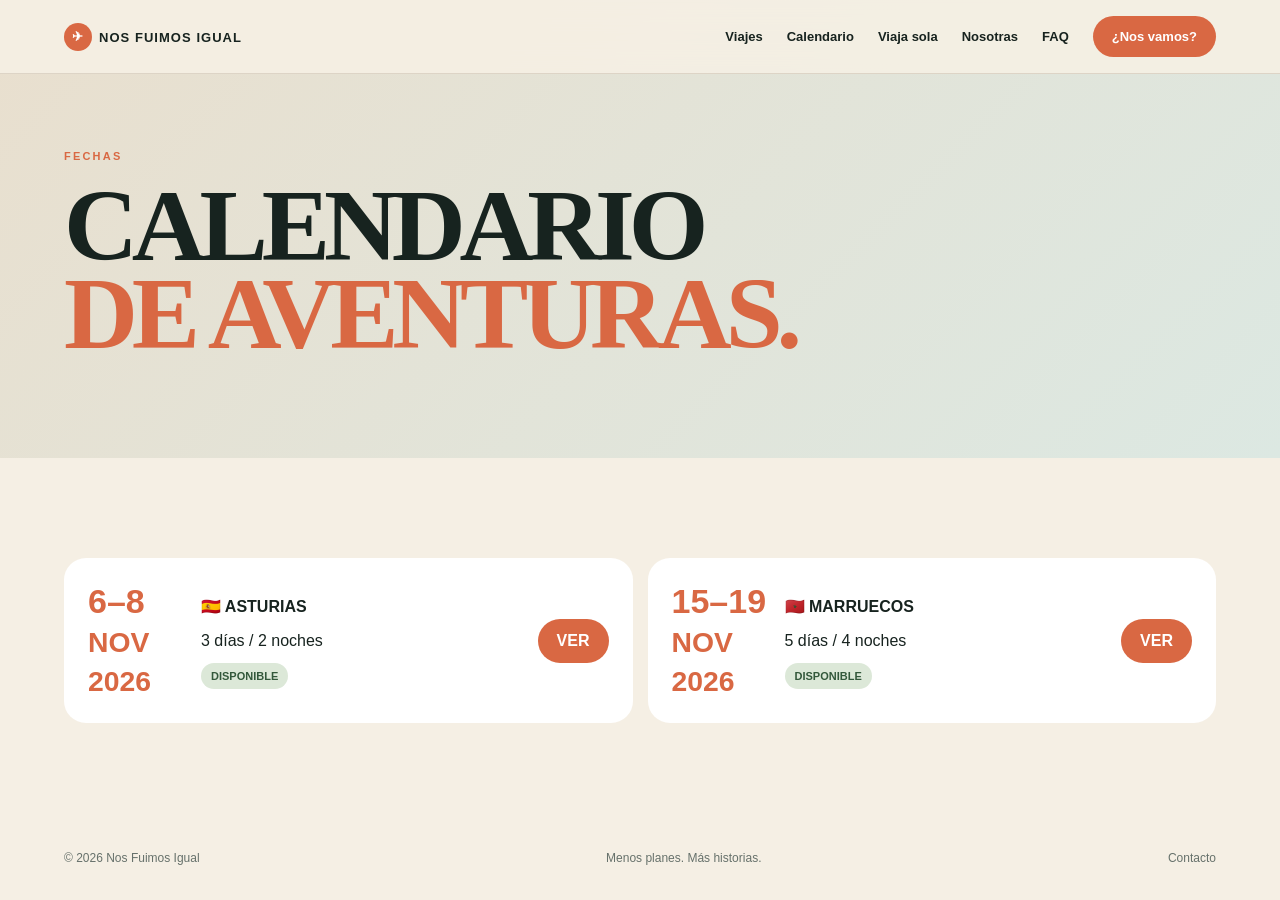
==== calendario.html @ ef5065bf "Añadir páginas Nos Fuimos Igual" ====
<!doctype html><html lang="es"><head><meta charset="utf-8"><meta name="viewport" content="width=device-width,initial-scale=1"><title>Calendario | Nos Fuimos Igual</title><link rel="stylesheet" href="styles.css"></head><body><header class="topbar"><a class="brand" href="index.html"><span class="brandmark">✈</span>NOS FUIMOS IGUAL</a><nav class="nav"><a href="viajes.html">Viajes</a><a href="calendario.html">Calendario</a><a href="viaja-sola.html">Viaja sola</a><a href="nosotras.html">Nosotras</a><a href="faq.html">FAQ</a><a class="navcta" href="contacto.html">¿Nos vamos?</a></nav></header><section class="pagehero"><div class="wrap"><div class="eyebrow">FECHAS</div><h1>CALENDARIO<br><em>DE AVENTURAS.</em></h1></div></section><section><div class="wrap"><div class="calendar-grid"><div class="date-card"><div class="date-num">6–8<br><small>NOV 2026</small></div><div><b>🇪🇸 ASTURIAS</b><p>3 días / 2 noches</p><span class="status">DISPONIBLE</span></div><a class="btn" href="viaje-asturias.html">VER</a></div><div class="date-card"><div class="date-num">15–19<br><small>NOV 2026</small></div><div><b>🇲🇦 MARRUECOS</b><p>5 días / 4 noches</p><span class="status">DISPONIBLE</span></div><a class="btn" href="viaje-marruecos.html">VER</a></div></div></div></section><footer class="footer wrap"><span>© 2026 Nos Fuimos Igual</span><span>Menos planes. Más historias.</span><a href="contacto.html">Contacto</a></footer></body></html>
---- styles.css ----
:root{--ink:#17231f;--cream:#f5efe4;--terra:#d96843;--blue:#315873;--green:#29453b;--line:#d8d0c3}*{box-sizing:border-box}html{scroll-behavior:smooth}body{margin:0;background:var(--cream);color:var(--ink);font-family:Arial,sans-serif}a{text-decoration:none;color:inherit}.wrap{width:min(1180px,90vw);margin:auto}.topbar{position:fixed;z-index:30;top:0;left:0;right:0;padding:16px 5vw;display:flex;align-items:center;justify-content:space-between;background:#f5efe4ee;backdrop-filter:blur(14px);border-bottom:1px solid #ddd4c6}.brand{font-weight:900;letter-spacing:.08em;font-size:13px}.brandmark{display:inline-grid;place-items:center;width:28px;height:28px;border-radius:50%;background:var(--terra);color:#fff;margin-right:7px}.nav{display:flex;gap:24px;align-items:center;font-size:13px;font-weight:700}.navcta,.btn{background:var(--terra);color:#fff;padding:13px 19px;border-radius:999px;font-weight:800;border:0;display:inline-flex;align-items:center;justify-content:center;cursor:pointer}.hamb{display:none;background:none;border:0;font-size:24px}.hero,.pagehero{padding:150px 0 80px}.hero{min-height:100vh;background:radial-gradient(circle at 85% 15%,#d7e5e2,transparent 35%),linear-gradient(120deg,#f5efe4,#e8dcc9)}.hero-grid,.solo,.about,.trip-detail{display:grid;grid-template-columns:1.05fr .95fr;gap:60px;align-items:center}.eyebrow,.section-kicker{font-size:11px;font-weight:900;letter-spacing:.2em;color:var(--terra)}h1,h2,h3{font-family:Georgia,serif}h1{font-size:clamp(55px,8vw,105px);line-height:.86;letter-spacing:-.06em;margin:20px 0}h1 em,h2 em{color:var(--terra);font-style:normal}.lead{font-size:19px;line-height:1.55;color:#4d5852;max-width:650px}.actions{display:flex;gap:12px;flex-wrap:wrap;margin-top:28px}.btn.alt{background:transparent;color:var(--ink);border:1px solid #aaa}.hero-art{min-height:510px;border-radius:38% 62% 55% 45%;background:linear-gradient(145deg,#6d9da8,#d5b98d 52%,#d96843);position:relative;overflow:hidden}.hero-art:after{content:'';position:absolute;inset:0;background:linear-gradient(145deg,transparent 35%,#17231f77)}.plane{position:absolute;right:8%;top:12%;font-size:125px;transform:rotate(-13deg)}.stamp{position:absolute;left:8%;bottom:9%;z-index:2;color:#fff;padding:18px;border:1px solid #fff8;border-radius:20px;background:#17231f66}.stamp b{display:block;font:700 30px Georgia,serif}.strip{background:var(--terra);color:#fff;padding:14px;font-weight:900;letter-spacing:.1em;white-space:nowrap;overflow:hidden}section{padding:100px 0}.section-head{display:flex;justify-content:space-between;align-items:end;gap:40px;margin:15px 0 40px}.section-head h2,.quote{font:700 clamp(45px,6vw,76px)/.9 Georgia,serif;letter-spacing:-.05em;margin:0}.cards{display:grid;grid-template-columns:repeat(2,1fr);gap:18px}.trip{min-height:440px;border-radius:28px;padding:28px;color:#fff;position:relative;overflow:hidden;background:linear-gradient(145deg,#315873,#d96843)}.morocco{background:linear-gradient(145deg,#6b4c3b,#d68c52,#29453b)}.asturias{background:linear-gradient(145deg,#315c5d,#7c9e79,#d0a36b)}.trip:after{content:'';position:absolute;inset:0;background:linear-gradient(transparent 25%,#101c1888)}.trip>*{position:relative;z-index:2}.tag{display:inline-block;padding:8px 11px;border-radius:999px;background:#fff3;font-size:11px;font-weight:900}.country{margin-top:150px;font-size:12px;letter-spacing:.16em;font-weight:900}.trip h3{font-size:52px;line-height:.9;margin:8px 0}.trip-bottom{display:flex;justify-content:space-between;align-items:end;gap:15px}.price{font-size:22px;font-weight:900}.whitebtn{background:#fff;color:var(--ink);padding:12px 17px;border-radius:999px;font-weight:900}.dark,.contact{background:var(--green);color:#fff}.dark .section-kicker,.contact .section-kicker{color:#ff9a71}.solo-art{min-height:520px;border-radius:35px;background:linear-gradient(160deg,#e1c69f,#47706d 50%,#17231f);position:relative;overflow:hidden}.solo-art:after{content:'VEN SOLA.\A VUELVE CON HISTORIAS.';white-space:pre;position:absolute;left:28px;bottom:30px;color:#fff;font:700 48px/.88 Georgia,serif}.circle{position:absolute;width:260px;height:260px;border-radius:50%;background:var(--terra);right:10%;top:15%;opacity:.8}.steps{display:grid;grid-template-columns:repeat(4,1fr);gap:15px}.step{border-top:2px solid currentColor;padding-top:15px}.step h3{font-size:27px;margin:20px 0 8px}.step p{line-height:1.5;color:#5b655f}.calendar{background:#e8dfd1}.calendar-grid{display:grid;grid-template-columns:repeat(2,1fr);gap:15px}.date-card{background:#fff;padding:24px;border-radius:22px;display:grid;grid-template-columns:95px 1fr auto;gap:18px;align-items:center}.date-num{font-size:34px;font-weight:900;color:var(--terra)}.status{font-size:11px;font-weight:900;background:#dce8d8;color:#33583b;padding:7px 10px;border-radius:999px}.about{align-items:start}.beliefs{display:grid;grid-template-columns:1fr 1fr;gap:12px}.belief{padding:25px;border:1px solid var(--line);border-radius:20px}.logo-panel{background:#fff;border-radius:25px;padding:30px;text-align:center}.logo-panel img{max-width:100%;height:auto}.faq{max-width:850px}.faq details{border-top:1px solid var(--line);padding:20px 0}.faq summary{font-weight:900;cursor:pointer}.contact{text-align:center;min-height:75vh;display:grid;place-items:center}.contact h2{font-size:clamp(60px,10vw,125px);line-height:.8}.contact-actions{display:flex;justify-content:center;gap:12px;flex-wrap:wrap}.wa{background:#35b96b}.floatwa{position:fixed;right:20px;bottom:20px;z-index:40;width:58px;height:58px;border-radius:50%;display:grid;place-items:center;background:#35b96b;color:#fff;font-size:24px}.footer{padding:28px 0;display:flex;justify-content:space-between;font-size:12px;color:#66716b}.pagehero{background:linear-gradient(135deg,#e9dfce,#dce8e2)}.detail-art{min-height:500px;border-radius:32px;background:linear-gradient(145deg,#6b4c3b,#d68c52,#315873)}.info-grid{display:grid;grid-template-columns:1fr 1fr;gap:12px}.info{background:#fff;padding:18px;border-radius:18px}.info b{display:block;color:var(--terra);font-size:11px;letter-spacing:.1em}.booking{background:var(--green);color:#fff;border-radius:25px;padding:25px}.booking select,.booking input{width:100%;padding:13px;margin:7px 0 13px;border:0;border-radius:10px}@media(max-width:850px){.nav{display:none}.hamb{display:block}.hero-grid,.solo,.about,.trip-detail{grid-template-columns:1fr}.cards,.calendar-grid{grid-template-columns:1fr}.steps{grid-template-columns:1fr 1fr}.section-head{display:block}.hero{padding-top:120px}.hero-art{min-height:360px}.date-card{grid-template-columns:75px 1fr}.date-card .btn{grid-column:2}.footer{flex-direction:column;gap:10px}}@media(max-width:520px){section{padding:70px 0}.hero h1{font-size:56px}.trip h3{font-size:44px}.steps,.beliefs{grid-template-columns:1fr}.solo-art{min-height:390px}.solo-art:after{font-size:38px}}
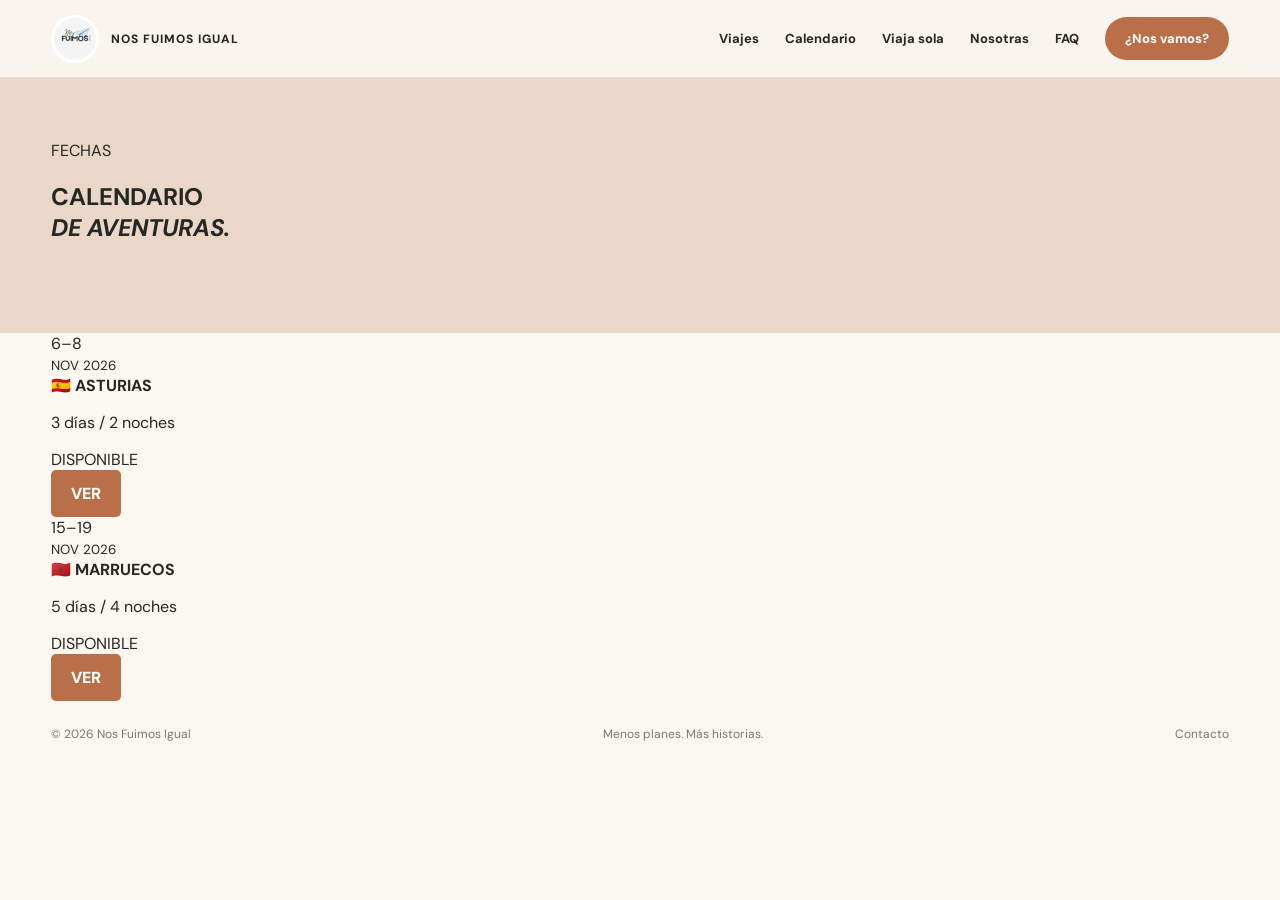
==== commit cbbe7e7a: "Usar NOS FUIMOS (1) como logo en toda la web" ====
--- a/calendario.html
+++ b/calendario.html
@@ -1 +1 @@
-<!doctype html><html lang="es"><head><meta charset="utf-8"><meta name="viewport" content="width=device-width,initial-scale=1"><title>Calendario | Nos Fuimos Igual</title><link rel="stylesheet" href="styles.css"></head><body><header class="topbar"><a class="brand" href="index.html"><span class="brandmark">✈</span>NOS FUIMOS IGUAL</a><nav class="nav"><a href="viajes.html">Viajes</a><a href="calendario.html">Calendario</a><a href="viaja-sola.html">Viaja sola</a><a href="nosotras.html">Nosotras</a><a href="faq.html">FAQ</a><a class="navcta" href="contacto.html">¿Nos vamos?</a></nav></header><section class="pagehero"><div class="wrap"><div class="eyebrow">FECHAS</div><h1>CALENDARIO<br><em>DE AVENTURAS.</em></h1></div></section><section><div class="wrap"><div class="calendar-grid"><div class="date-card"><div class="date-num">6–8<br><small>NOV 2026</small></div><div><b>🇪🇸 ASTURIAS</b><p>3 días / 2 noches</p><span class="status">DISPONIBLE</span></div><a class="btn" href="viaje-asturias.html">VER</a></div><div class="date-card"><div class="date-num">15–19<br><small>NOV 2026</small></div><div><b>🇲🇦 MARRUECOS</b><p>5 días / 4 noches</p><span class="status">DISPONIBLE</span></div><a class="btn" href="viaje-marruecos.html">VER</a></div></div></div></section><footer class="footer wrap"><span>© 2026 Nos Fuimos Igual</span><span>Menos planes. Más historias.</span><a href="contacto.html">Contacto</a></footer></body></html>+<!doctype html><html lang="es"><head><meta charset="utf-8"><meta name="viewport" content="width=device-width,initial-scale=1"><title>Calendario | Nos Fuimos Igual</title><link rel="stylesheet" href="styles.css"></head><body><header class="topbar"><a class="brand" href="index.html"><img src="fotos/NOS%20FUIMOS%20(1).png" alt="Nos Fuimos Igual"><span>NOS FUIMOS IGUAL</span></a><nav class="nav"><a href="viajes.html">Viajes</a><a href="calendario.html">Calendario</a><a href="viaja-sola.html">Viaja sola</a><a href="nosotras.html">Nosotras</a><a href="faq.html">FAQ</a><a class="navcta" href="contacto.html">¿Nos vamos?</a></nav></header><section class="pagehero"><div class="wrap"><div class="eyebrow">FECHAS</div><h1>CALENDARIO<br><em>DE AVENTURAS.</em></h1></div></section><section><div class="wrap"><div class="calendar-grid"><div class="date-card"><div class="date-num">6–8<br><small>NOV 2026</small></div><div><b>🇪🇸 ASTURIAS</b><p>3 días / 2 noches</p><span class="status">DISPONIBLE</span></div><a class="btn" href="viaje-asturias.html">VER</a></div><div class="date-card"><div class="date-num">15–19<br><small>NOV 2026</small></div><div><b>🇲🇦 MARRUECOS</b><p>5 días / 4 noches</p><span class="status">DISPONIBLE</span></div><a class="btn" href="viaje-marruecos.html">VER</a></div></div></div></section><footer class="footer wrap"><span>© 2026 Nos Fuimos Igual</span><span>Menos planes. Más historias.</span><a href="contacto.html">Contacto</a></footer></body></html>
--- a/styles.css
+++ b/styles.css
@@ -1 +1 @@
-:root{--ink:#17231f;--cream:#f5efe4;--terra:#d96843;--blue:#315873;--green:#29453b;--line:#d8d0c3}*{box-sizing:border-box}html{scroll-behavior:smooth}body{margin:0;background:var(--cream);color:var(--ink);font-family:Arial,sans-serif}a{text-decoration:none;color:inherit}.wrap{width:min(1180px,90vw);margin:auto}.topbar{position:fixed;z-index:30;top:0;left:0;right:0;padding:16px 5vw;display:flex;align-items:center;justify-content:space-between;background:#f5efe4ee;backdrop-filter:blur(14px);border-bottom:1px solid #ddd4c6}.brand{font-weight:900;letter-spacing:.08em;font-size:13px}.brandmark{display:inline-grid;place-items:center;width:28px;height:28px;border-radius:50%;background:var(--terra);color:#fff;margin-right:7px}.nav{display:flex;gap:24px;align-items:center;font-size:13px;font-weight:700}.navcta,.btn{background:var(--terra);color:#fff;padding:13px 19px;border-radius:999px;font-weight:800;border:0;display:inline-flex;align-items:center;justify-content:center;cursor:pointer}.hamb{display:none;background:none;border:0;font-size:24px}.hero,.pagehero{padding:150px 0 80px}.hero{min-height:100vh;background:radial-gradient(circle at 85% 15%,#d7e5e2,transparent 35%),linear-gradient(120deg,#f5efe4,#e8dcc9)}.hero-grid,.solo,.about,.trip-detail{display:grid;grid-template-columns:1.05fr .95fr;gap:60px;align-items:center}.eyebrow,.section-kicker{font-size:11px;font-weight:900;letter-spacing:.2em;color:var(--terra)}h1,h2,h3{font-family:Georgia,serif}h1{font-size:clamp(55px,8vw,105px);line-height:.86;letter-spacing:-.06em;margin:20px 0}h1 em,h2 em{color:var(--terra);font-style:normal}.lead{font-size:19px;line-height:1.55;color:#4d5852;max-width:650px}.actions{display:flex;gap:12px;flex-wrap:wrap;margin-top:28px}.btn.alt{background:transparent;color:var(--ink);border:1px solid #aaa}.hero-art{min-height:510px;border-radius:38% 62% 55% 45%;background:linear-gradient(145deg,#6d9da8,#d5b98d 52%,#d96843);position:relative;overflow:hidden}.hero-art:after{content:'';position:absolute;inset:0;background:linear-gradient(145deg,transparent 35%,#17231f77)}.plane{position:absolute;right:8%;top:12%;font-size:125px;transform:rotate(-13deg)}.stamp{position:absolute;left:8%;bottom:9%;z-index:2;color:#fff;padding:18px;border:1px solid #fff8;border-radius:20px;background:#17231f66}.stamp b{display:block;font:700 30px Georgia,serif}.strip{background:var(--terra);color:#fff;padding:14px;font-weight:900;letter-spacing:.1em;white-space:nowrap;overflow:hidden}section{padding:100px 0}.section-head{display:flex;justify-content:space-between;align-items:end;gap:40px;margin:15px 0 40px}.section-head h2,.quote{font:700 clamp(45px,6vw,76px)/.9 Georgia,serif;letter-spacing:-.05em;margin:0}.cards{display:grid;grid-template-columns:repeat(2,1fr);gap:18px}.trip{min-height:440px;border-radius:28px;padding:28px;color:#fff;position:relative;overflow:hidden;background:linear-gradient(145deg,#315873,#d96843)}.morocco{background:linear-gradient(145deg,#6b4c3b,#d68c52,#29453b)}.asturias{background:linear-gradient(145deg,#315c5d,#7c9e79,#d0a36b)}.trip:after{content:'';position:absolute;inset:0;background:linear-gradient(transparent 25%,#101c1888)}.trip>*{position:relative;z-index:2}.tag{display:inline-block;padding:8px 11px;border-radius:999px;background:#fff3;font-size:11px;font-weight:900}.country{margin-top:150px;font-size:12px;letter-spacing:.16em;font-weight:900}.trip h3{font-size:52px;line-height:.9;margin:8px 0}.trip-bottom{display:flex;justify-content:space-between;align-items:end;gap:15px}.price{font-size:22px;font-weight:900}.whitebtn{background:#fff;color:var(--ink);padding:12px 17px;border-radius:999px;font-weight:900}.dark,.contact{background:var(--green);color:#fff}.dark .section-kicker,.contact .section-kicker{color:#ff9a71}.solo-art{min-height:520px;border-radius:35px;background:linear-gradient(160deg,#e1c69f,#47706d 50%,#17231f);position:relative;overflow:hidden}.solo-art:after{content:'VEN SOLA.\A VUELVE CON HISTORIAS.';white-space:pre;position:absolute;left:28px;bottom:30px;color:#fff;font:700 48px/.88 Georgia,serif}.circle{position:absolute;width:260px;height:260px;border-radius:50%;background:var(--terra);right:10%;top:15%;opacity:.8}.steps{display:grid;grid-template-columns:repeat(4,1fr);gap:15px}.step{border-top:2px solid currentColor;padding-top:15px}.step h3{font-size:27px;margin:20px 0 8px}.step p{line-height:1.5;color:#5b655f}.calendar{background:#e8dfd1}.calendar-grid{display:grid;grid-template-columns:repeat(2,1fr);gap:15px}.date-card{background:#fff;padding:24px;border-radius:22px;display:grid;grid-template-columns:95px 1fr auto;gap:18px;align-items:center}.date-num{font-size:34px;font-weight:900;color:var(--terra)}.status{font-size:11px;font-weight:900;background:#dce8d8;color:#33583b;padding:7px 10px;border-radius:999px}.about{align-items:start}.beliefs{display:grid;grid-template-columns:1fr 1fr;gap:12px}.belief{padding:25px;border:1px solid var(--line);border-radius:20px}.logo-panel{background:#fff;border-radius:25px;padding:30px;text-align:center}.logo-panel img{max-width:100%;height:auto}.faq{max-width:850px}.faq details{border-top:1px solid var(--line);padding:20px 0}.faq summary{font-weight:900;cursor:pointer}.contact{text-align:center;min-height:75vh;display:grid;place-items:center}.contact h2{font-size:clamp(60px,10vw,125px);line-height:.8}.contact-actions{display:flex;justify-content:center;gap:12px;flex-wrap:wrap}.wa{background:#35b96b}.floatwa{position:fixed;right:20px;bottom:20px;z-index:40;width:58px;height:58px;border-radius:50%;display:grid;place-items:center;background:#35b96b;color:#fff;font-size:24px}.footer{padding:28px 0;display:flex;justify-content:space-between;font-size:12px;color:#66716b}.pagehero{background:linear-gradient(135deg,#e9dfce,#dce8e2)}.detail-art{min-height:500px;border-radius:32px;background:linear-gradient(145deg,#6b4c3b,#d68c52,#315873)}.info-grid{display:grid;grid-template-columns:1fr 1fr;gap:12px}.info{background:#fff;padding:18px;border-radius:18px}.info b{display:block;color:var(--terra);font-size:11px;letter-spacing:.1em}.booking{background:var(--green);color:#fff;border-radius:25px;padding:25px}.booking select,.booking input{width:100%;padding:13px;margin:7px 0 13px;border:0;border-radius:10px}@media(max-width:850px){.nav{display:none}.hamb{display:block}.hero-grid,.solo,.about,.trip-detail{grid-template-columns:1fr}.cards,.calendar-grid{grid-template-columns:1fr}.steps{grid-template-columns:1fr 1fr}.section-head{display:block}.hero{padding-top:120px}.hero-art{min-height:360px}.date-card{grid-template-columns:75px 1fr}.date-card .btn{grid-column:2}.footer{flex-direction:column;gap:10px}}@media(max-width:520px){section{padding:70px 0}.hero h1{font-size:56px}.trip h3{font-size:44px}.steps,.beliefs{grid-template-columns:1fr}.solo-art{min-height:390px}.solo-art:after{font-size:38px}}+@import url('https://fonts.googleapis.com/css2?family=DM+Sans:wght@400;500;600;700;800&family=Pacifico&display=swap');:root{--cream:#fbf7f1;--paper:#fffdf9;--terr:#b96f4a;--terr2:#d48a61;--ink:#252724;--muted:#6f6b64;--line:#e7ddd0}*{box-sizing:border-box}html{scroll-behavior:smooth}body{margin:0;background:var(--cream);color:var(--ink);font-family:'DM Sans',sans-serif}a{text-decoration:none;color:inherit}img{max-width:100%;display:block}.wrap{width:min(1180px,92vw);margin:auto}.topbar{position:fixed;z-index:50;top:0;left:0;right:0;height:78px;display:flex;align-items:center;justify-content:space-between;padding:0 4vw;background:#fbf7f1e8;backdrop-filter:blur(12px);border-bottom:1px solid #e8dfd4}.brand{display:flex;align-items:center;gap:12px;font-weight:800;letter-spacing:.08em;font-size:12px}.brand img{width:48px;height:48px;object-fit:contain;background:#fff;border-radius:50%;padding:3px}.nav{display:flex;align-items:center;gap:26px;font-size:13px;font-weight:700}.nav a:hover{color:var(--terr)}.navcta,.btn{display:inline-flex;align-items:center;justify-content:center;border:0;border-radius:5px;background:var(--terr);color:#fff;padding:13px 20px;font-weight:800;cursor:pointer}.navcta{border-radius:999px}.hero{padding:125px 0 70px;min-height:100vh;background:linear-gradient(180deg,#f7efe7,#fbf7f1)}.hero-grid{display:grid;grid-template-columns:.92fr 1.08fr;gap:55px;align-items:center}.script{font-family:Pacifico,cursive;font-weight:400}.hero h1{font-size:clamp(64px,9vw,126px);line-height:.88;letter-spacing:-.055em;margin:10px 0 25px}.hero h1 .script{color:var(--terr);font-size:.78em}.hero p{font-size:19px;line-height:1.6;color:var(--muted);max-width:560px}.actions{display:flex;gap:12px;flex-wrap:wrap;margin-top:28px}.btn.alt{background:transparent;color:var(--ink);border:1px solid #bfb5a8}.hero-visual{height:590px;border-radius:48% 48% 18% 18%;overflow:hidden;position:relative;background:linear-gradient(#0000,#0005),url('fotos/IMG-20240522-WA0008.jpg') center/cover}.hero-logo{position:absolute;left:24px;top:24px;width:105px;height:105px;background:#fff;border-radius:50%;padding:13px;box-shadow:0 10px 35px #0002}.hero-note{position:absolute;left:28px;bottom:28px;background:#fff;color:var(--ink);padding:18px 20px;border-radius:4px;box-shadow:0 15px 40px #0003}.hero-note strong{display:block;font-family:Georgia,serif;font-size:27px}.stamp{position:absolute;right:25px;bottom:25px;border:1px dashed #fff;color:#fff;border-radius:50%;width:105px;height:105px;display:grid;place-items:center;text-align:center;font-size:11px;font-weight:800;transform:rotate(9deg)}.ticker{background:var(--terr);color:#fff;padding:13px 0;overflow:hidden;white-space:nowrap;font-weight:800;letter-spacing:.12em}.ticker span{margin-right:55px}.section{padding:105px 0}.section-head{display:flex;align-items:end;justify-content:space-between;gap:30px;margin-bottom:38px}.kicker{font-size:11px;font-weight:800;letter-spacing:.2em;color:var(--terr);text-transform:uppercase}.section h2{font-family:Georgia,serif;font-size:clamp(48px,7vw,84px);line-height:.9;letter-spacing:-.05em;margin:10px 0}.section h2 em{color:var(--terr);font-style:normal}.lead{color:var(--muted);line-height:1.6;max-width:650px}.trips{display:grid;grid-template-columns:1.2fr .8fr;gap:18px}.trip-card{min-height:550px;border-radius:8px;overflow:hidden;position:relative;color:#fff;background-size:cover;background-position:center}.trip-card.morocco{background-image:linear-gradient(180deg,#0000 30%,#1c100dcc),url('https://images.unsplash.com/photo-1539650116574-75c0c6d73f6e?auto=format&fit=crop&w=1500&q=85')}.trip-card.asturias{background-image:linear-gradient(180deg,#0000 30%,#15251ecc),url('https://images.unsplash.com/photo-1500534623283-312aade485b7?auto=format&fit=crop&w=1200&q=85')}.trip-content{position:absolute;inset:auto 28px 28px}.pill{display:inline-block;padding:8px 12px;border-radius:99px;background:#fff;color:var(--ink);font-size:11px;font-weight:800;margin-bottom:12px}.trip-card h3{font-family:Georgia,serif;font-size:52px;line-height:.88;margin:0 0 12px}.trip-meta{display:flex;justify-content:space-between;align-items:end;gap:15px}.trip-meta span{font-size:14px}.white-btn{background:#fff;color:var(--ink);padding:12px 17px;border-radius:4px;font-weight:800}.postcards{display:grid;grid-template-columns:repeat(3,1fr);gap:30px;align-items:center}.postcard{background:#fff;padding:11px 11px 25px;box-shadow:0 18px 45px #3c2b1b14}.postcard:nth-child(1){transform:rotate(-5deg)}.postcard:nth-child(2){transform:translateY(18px) rotate(2deg)}.postcard:nth-child(3){transform:rotate(6deg)}.postcard img{height:260px;width:100%;object-fit:cover}.postcard p{font-family:Georgia,serif;text-align:center;margin:16px 0 0;font-size:21px}.solo{background:#ead7c8}.solo-grid{display:grid;grid-template-columns:.85fr 1.15fr;gap:55px;align-items:center}.solo-photo{min-height:520px;background:url('fotos/IMG-20260310-WA0002.jpg') center/cover;border-radius:8px}.quote{font-family:Georgia,serif;font-size:clamp(43px,6vw,72px);line-height:.95}.steps{display:grid;grid-template-columns:repeat(4,1fr);gap:20px;margin-top:40px}.step{border-top:2px solid var(--terr);padding-top:16px}.step b{font-size:13px}.step p{color:var(--muted);line-height:1.5}.about{display:grid;grid-template-columns:1fr 1fr;gap:60px;align-items:center}.about-logo{background:#fff;border-radius:8px;padding:40px;box-shadow:0 20px 50px #3c2b1b0d}.about-logo img{max-width:330px;margin:auto}.contact{background:var(--ink);color:#fff;padding:110px 0;text-align:center}.contact h2{font-family:Georgia,serif;font-size:clamp(62px,9vw,118px);line-height:.8;margin:12px 0 30px}.contact h2 em{color:var(--terr2);font-style:normal}.contact-actions{display:flex;justify-content:center;gap:12px;flex-wrap:wrap}.wa{background:#27ad66}.contact-info{margin-top:25px;color:#d9d5cf}.floatwa{position:fixed;right:20px;bottom:20px;z-index:60;width:60px;height:60px;border-radius:50%;background:#27ad66;color:#fff;display:grid;place-items:center;font-size:25px;box-shadow:0 10px 25px #0003}.footer{padding:25px 0;display:flex;justify-content:space-between;gap:20px;color:#7c776f;font-size:12px}.pagehero{padding:140px 0 70px;background:#ead7c8}.detail{padding:75px 0}.detail-hero{display:grid;grid-template-columns:1.15fr .85fr;gap:40px;align-items:end}.detail-photo{min-height:600px;border-radius:8px;background:center/cover}.detail-photo.morocco{background-image:url('https://images.unsplash.com/photo-1539650116574-75c0c6d73f6e?auto=format&fit=crop&w=1600&q=88')}.detail-copy h1{font-family:Georgia,serif;font-size:clamp(60px,8vw,105px);line-height:.84;letter-spacing:-.05em;margin:15px 0}.detail-copy h1 em{color:var(--terr);font-style:normal}.facts{display:grid;grid-template-columns:1fr 1fr;gap:10px;margin:25px 0}.fact{background:#fff;padding:18px;border-left:4px solid var(--terr)}.fact small{display:block;color:var(--terr);font-weight:800;font-size:10px;letter-spacing:.15em;margin-bottom:6px}.pricebox{background:var(--terr);color:#fff;padding:28px;border-radius:4px;margin-top:20px}.pricebox small{letter-spacing:.15em;font-weight:800}.pricebox strong{font-size:62px;display:block;font-family:Georgia,serif}.pricebox span{font-weight:800}.info-list{font-size:18px;line-height:1.8}.info-list li::marker{color:var(--terr)}@media(max-width:850px){.nav{display:none}.hero-grid,.solo-grid,.about,.detail-hero,.trips{grid-template-columns:1fr}.hero{padding-top:105px}.hero-visual{height:430px}.postcards{grid-template-columns:1fr 1fr}.postcard:nth-child(3){display:none}.steps{grid-template-columns:1fr 1fr}.detail-photo{min-height:420px}}@media(max-width:560px){.section{padding:70px 0}.hero h1{font-size:61px}.hero-visual{height:390px}.postcards{grid-template-columns:1fr}.postcard:nth-child(3){display:block}.postcard:nth-child(2){transform:none}.steps{grid-template-columns:1fr}.facts{grid-template-columns:1fr}.footer{flex-direction:column}.trip-card h3{font-size:43px}.contact h2{font-size:65px}}
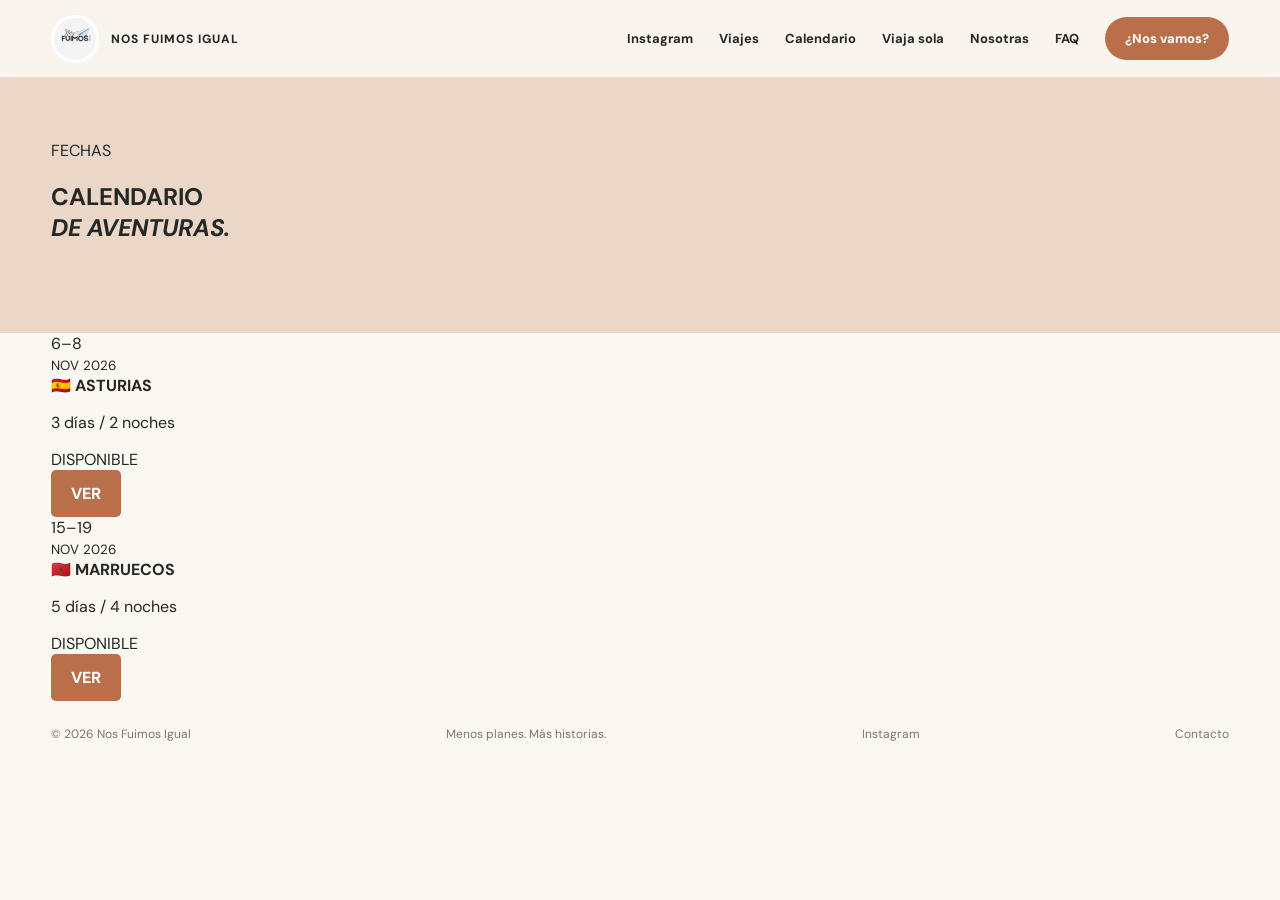
==== commit 3ab88ec4: "Agregar Instagram Nos Fuimos Igual" ====
--- a/calendario.html
+++ b/calendario.html
@@ -1 +1 @@
-<!doctype html><html lang="es"><head><meta charset="utf-8"><meta name="viewport" content="width=device-width,initial-scale=1"><title>Calendario | Nos Fuimos Igual</title><link rel="stylesheet" href="styles.css"></head><body><header class="topbar"><a class="brand" href="index.html"><img src="fotos/NOS%20FUIMOS%20(1).png" alt="Nos Fuimos Igual"><span>NOS FUIMOS IGUAL</span></a><nav class="nav"><a href="viajes.html">Viajes</a><a href="calendario.html">Calendario</a><a href="viaja-sola.html">Viaja sola</a><a href="nosotras.html">Nosotras</a><a href="faq.html">FAQ</a><a class="navcta" href="contacto.html">¿Nos vamos?</a></nav></header><section class="pagehero"><div class="wrap"><div class="eyebrow">FECHAS</div><h1>CALENDARIO<br><em>DE AVENTURAS.</em></h1></div></section><section><div class="wrap"><div class="calendar-grid"><div class="date-card"><div class="date-num">6–8<br><small>NOV 2026</small></div><div><b>🇪🇸 ASTURIAS</b><p>3 días / 2 noches</p><span class="status">DISPONIBLE</span></div><a class="btn" href="viaje-asturias.html">VER</a></div><div class="date-card"><div class="date-num">15–19<br><small>NOV 2026</small></div><div><b>🇲🇦 MARRUECOS</b><p>5 días / 4 noches</p><span class="status">DISPONIBLE</span></div><a class="btn" href="viaje-marruecos.html">VER</a></div></div></div></section><footer class="footer wrap"><span>© 2026 Nos Fuimos Igual</span><span>Menos planes. Más historias.</span><a href="contacto.html">Contacto</a></footer></body></html>+<!doctype html><html lang="es"><head><meta charset="utf-8"><meta name="viewport" content="width=device-width,initial-scale=1"><title>Calendario | Nos Fuimos Igual</title><link rel="stylesheet" href="styles.css"></head><body><header class="topbar"><a class="brand" href="index.html"><img src="fotos/NOS%20FUIMOS%20(1).png" alt="Nos Fuimos Igual"><span>NOS FUIMOS IGUAL</span></a><nav class="nav"><a href="https://www.instagram.com/nosfuimosigual/" target="_blank" rel="noopener">Instagram</a><a href="viajes.html">Viajes</a><a href="calendario.html">Calendario</a><a href="viaja-sola.html">Viaja sola</a><a href="nosotras.html">Nosotras</a><a href="faq.html">FAQ</a><a class="navcta" href="contacto.html">¿Nos vamos?</a></nav></header><section class="pagehero"><div class="wrap"><div class="eyebrow">FECHAS</div><h1>CALENDARIO<br><em>DE AVENTURAS.</em></h1></div></section><section><div class="wrap"><div class="calendar-grid"><div class="date-card"><div class="date-num">6–8<br><small>NOV 2026</small></div><div><b>🇪🇸 ASTURIAS</b><p>3 días / 2 noches</p><span class="status">DISPONIBLE</span></div><a class="btn" href="viaje-asturias.html">VER</a></div><div class="date-card"><div class="date-num">15–19<br><small>NOV 2026</small></div><div><b>🇲🇦 MARRUECOS</b><p>5 días / 4 noches</p><span class="status">DISPONIBLE</span></div><a class="btn" href="viaje-marruecos.html">VER</a></div></div></div></section><footer class="footer wrap"><span>© 2026 Nos Fuimos Igual</span><span>Menos planes. Más historias.</span><a href="https://www.instagram.com/nosfuimosigual/" target="_blank" rel="noopener">Instagram</a><a href="contacto.html">Contacto</a></footer></body></html>
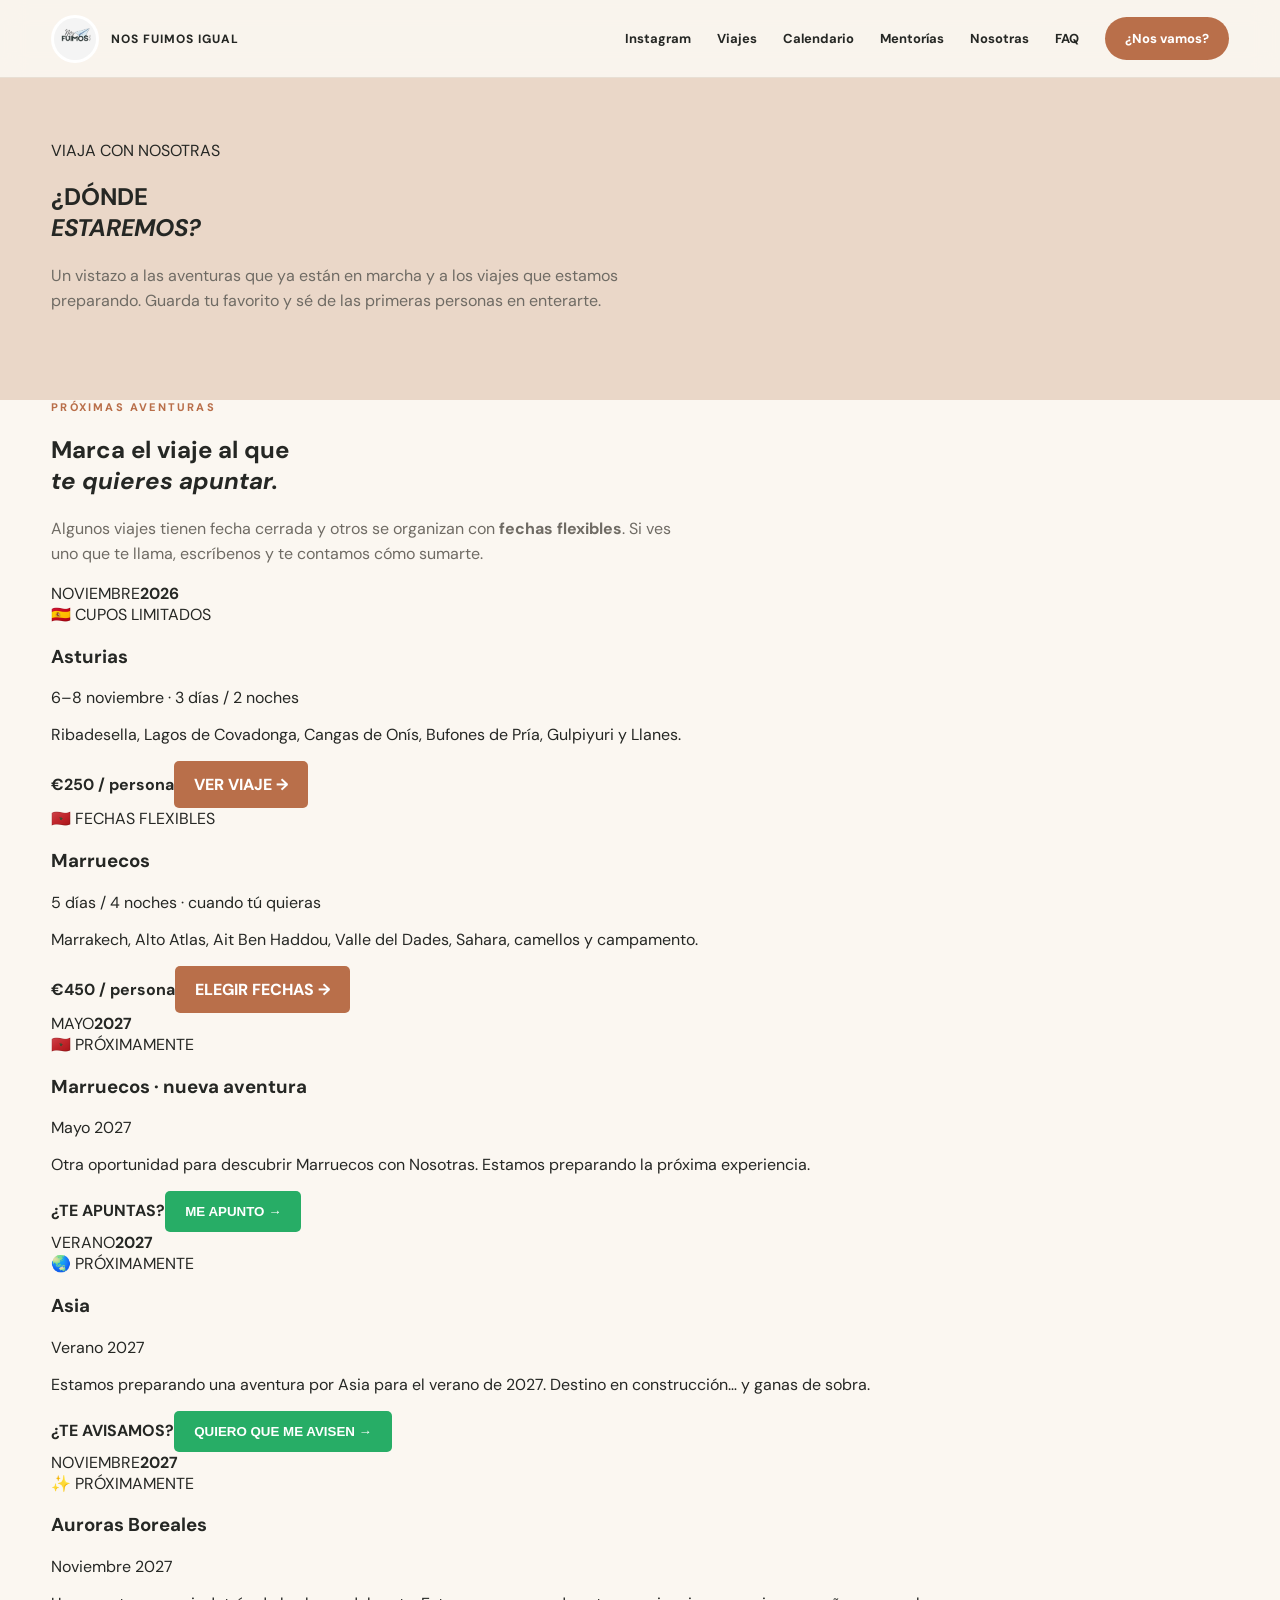
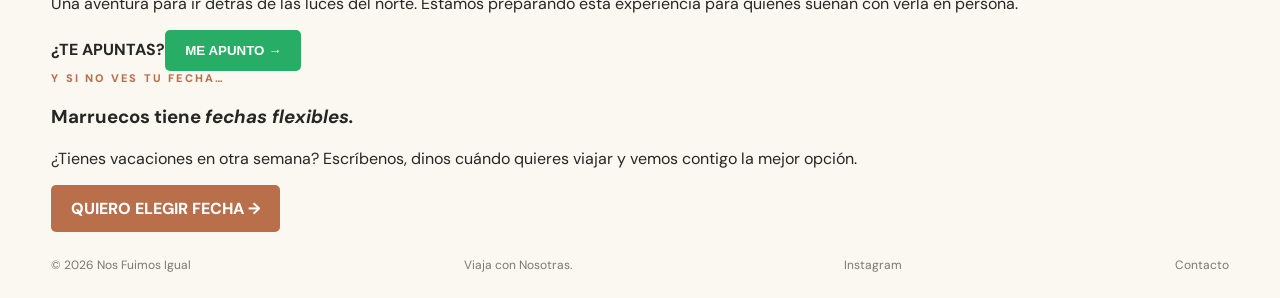
==== commit 237dbb72: "Rediseña calendario por meses y añade próximos viajes" ====
--- a/calendario.html
+++ b/calendario.html
@@ -1 +1,115 @@
-<!doctype html><html lang="es"><head><meta charset="utf-8"><meta name="viewport" content="width=device-width,initial-scale=1"><title>Calendario | Nos Fuimos Igual</title><link rel="stylesheet" href="styles.css"></head><body><header class="topbar"><a class="brand" href="index.html"><img src="fotos/NOS%20FUIMOS%20(1).png" alt="Nos Fuimos Igual"><span>NOS FUIMOS IGUAL</span></a><nav class="nav"><a href="https://www.instagram.com/nosfuimosigual/" target="_blank" rel="noopener">Instagram</a><a href="viajes.html">Viajes</a><a href="calendario.html">Calendario</a><a href="viaja-sola.html">Viaja sola</a><a href="nosotras.html">Nosotras</a><a href="faq.html">FAQ</a><a class="navcta" href="contacto.html">¿Nos vamos?</a></nav></header><section class="pagehero"><div class="wrap"><div class="eyebrow">FECHAS</div><h1>CALENDARIO<br><em>DE AVENTURAS.</em></h1></div></section><section><div class="wrap"><div class="calendar-grid"><div class="date-card"><div class="date-num">6–8<br><small>NOV 2026</small></div><div><b>🇪🇸 ASTURIAS</b><p>3 días / 2 noches</p><span class="status">DISPONIBLE</span></div><a class="btn" href="viaje-asturias.html">VER</a></div><div class="date-card"><div class="date-num">15–19<br><small>NOV 2026</small></div><div><b>🇲🇦 MARRUECOS</b><p>5 días / 4 noches</p><span class="status">DISPONIBLE</span></div><a class="btn" href="viaje-marruecos.html">VER</a></div></div></div></section><footer class="footer wrap"><span>© 2026 Nos Fuimos Igual</span><span>Menos planes. Más historias.</span><a href="https://www.instagram.com/nosfuimosigual/" target="_blank" rel="noopener">Instagram</a><a href="contacto.html">Contacto</a></footer></body></html>+<!doctype html>
+<html lang="es">
+<head>
+<meta charset="utf-8"><meta name="viewport" content="width=device-width,initial-scale=1">
+<title>Calendario | Nos Fuimos Igual</title>
+<meta name="description" content="Viaja con Nosotras. Descubre dónde estaremos y los próximos viajes de Nos Fuimos Igual.">
+<link rel="stylesheet" href="styles.css">
+</head>
+<body>
+<header class="topbar">
+<a class="brand" href="index.html"><img src="fotos/NOS%20FUIMOS%20(1).png" alt="Nos Fuimos Igual"><span>NOS FUIMOS IGUAL</span></a>
+<nav class="nav">
+<a href="https://www.instagram.com/nosfuimosigual/" target="_blank" rel="noopener">Instagram</a>
+<a href="viajes.html">Viajes</a><a href="calendario.html">Calendario</a><a href="index.html#mentorias">Mentorías</a><a href="nosotras.html">Nosotras</a><a href="faq.html">FAQ</a><a class="navcta" href="contacto.html">¿Nos vamos?</a>
+</nav>
+</header>
+
+<main>
+<section class="pagehero calendar-hero">
+<div class="wrap">
+<div class="eyebrow">VIAJA CON NOSOTRAS</div>
+<h1>¿DÓNDE<br><em>ESTAREMOS?</em></h1>
+<p class="lead">Un vistazo a las aventuras que ya están en marcha y a los viajes que estamos preparando. Guarda tu favorito y sé de las primeras personas en enterarte.</p>
+</div>
+</section>
+
+<section class="calendar-section">
+<div class="wrap">
+<div class="calendar-intro">
+<div class="kicker">PRÓXIMAS AVENTURAS</div>
+<h2>Marca el viaje al que<br><em>te quieres apuntar.</em></h2>
+<p class="lead">Algunos viajes tienen fecha cerrada y otros se organizan con <strong>fechas flexibles</strong>. Si ves uno que te llama, escríbenos y te contamos cómo sumarte.</p>
+</div>
+
+<div class="month-block current">
+<div class="month-title"><span>NOVIEMBRE</span><strong>2026</strong></div>
+<div class="calendar-cards">
+<article class="calendar-trip featured">
+<div class="calendar-trip-photo asturias-calendar"></div>
+<div class="calendar-trip-body">
+<span class="calendar-label">🇪🇸 CUPOS LIMITADOS</span>
+<h3>Asturias</h3>
+<p class="calendar-sub">6–8 noviembre · 3 días / 2 noches</p>
+<p>Ribadesella, Lagos de Covadonga, Cangas de Onís, Bufones de Pría, Gulpiyuri y Llanes.</p>
+<div class="calendar-bottom"><strong>€250 / persona</strong><a class="btn" href="viaje-asturias.html">VER VIAJE →</a></div>
+</div>
+</article>
+
+<article class="calendar-trip">
+<div class="calendar-trip-photo morocco-calendar"></div>
+<div class="calendar-trip-body">
+<span class="calendar-label">🇲🇦 FECHAS FLEXIBLES</span>
+<h3>Marruecos</h3>
+<p class="calendar-sub">5 días / 4 noches · cuando tú quieras</p>
+<p>Marrakech, Alto Atlas, Ait Ben Haddou, Valle del Dades, Sahara, camellos y campamento.</p>
+<div class="calendar-bottom"><strong>€450 / persona</strong><a class="btn" href="viaje-marruecos.html">ELEGIR FECHAS →</a></div>
+</div>
+</article>
+</div>
+</div>
+
+<div class="month-block">
+<div class="month-title"><span>MAYO</span><strong>2027</strong></div>
+<article class="calendar-trip upcoming">
+<div class="calendar-trip-photo morocco-calendar"></div>
+<div class="calendar-trip-body">
+<span class="calendar-label">🇲🇦 PRÓXIMAMENTE</span>
+<h3>Marruecos · nueva aventura</h3>
+<p class="calendar-sub">Mayo 2027</p>
+<p>Otra oportunidad para descubrir Marruecos con Nosotras. Estamos preparando la próxima experiencia.</p>
+<div class="calendar-bottom"><strong>¿TE APUNTAS?</strong><button class="btn wa" data-wa="Hola Nos Fuimos Igual 👋 Me interesa el viaje a Marruecos de mayo 2027. Quiero que me avisen cuando estén abiertas las reservas.">ME APUNTO →</button></div>
+</div>
+</article>
+</div>
+
+<div class="month-block">
+<div class="month-title"><span>VERANO</span><strong>2027</strong></div>
+<article class="calendar-trip upcoming">
+<div class="calendar-trip-photo asia-calendar"></div>
+<div class="calendar-trip-body">
+<span class="calendar-label">🌏 PRÓXIMAMENTE</span>
+<h3>Asia</h3>
+<p class="calendar-sub">Verano 2027</p>
+<p>Estamos preparando una aventura por Asia para el verano de 2027. Destino en construcción… y ganas de sobra.</p>
+<div class="calendar-bottom"><strong>¿TE AVISAMOS?</strong><button class="btn wa" data-wa="Hola Nos Fuimos Igual 👋 Me interesa el viaje a Asia del verano 2027. Quiero que me avisen cuando estén abiertas las reservas.">QUIERO QUE ME AVISEN →</button></div>
+</div>
+</article>
+</div>
+
+<div class="month-block">
+<div class="month-title"><span>NOVIEMBRE</span><strong>2027</strong></div>
+<article class="calendar-trip upcoming">
+<div class="calendar-trip-photo aurora-calendar"></div>
+<div class="calendar-trip-body">
+<span class="calendar-label">✨ PRÓXIMAMENTE</span>
+<h3>Auroras Boreales</h3>
+<p class="calendar-sub">Noviembre 2027</p>
+<p>Una aventura para ir detrás de las luces del norte. Estamos preparando esta experiencia para quienes sueñan con verla en persona.</p>
+<div class="calendar-bottom"><strong>¿TE APUNTAS?</strong><button class="btn wa" data-wa="Hola Nos Fuimos Igual 👋 Me interesa el viaje de Auroras Boreales de noviembre 2027. Quiero que me avisen cuando estén abiertas las reservas.">ME APUNTO →</button></div>
+</div>
+</article>
+</div>
+
+<div class="calendar-flex">
+<div><div class="kicker">Y SI NO VES TU FECHA…</div><h3>Marruecos tiene <em>fechas flexibles.</em></h3><p>¿Tienes vacaciones en otra semana? Escríbenos, dinos cuándo quieres viajar y vemos contigo la mejor opción.</p></div>
+<a class="btn" href="viaje-marruecos.html">QUIERO ELEGIR FECHA →</a>
+</div>
+</div>
+</section>
+</main>
+
+<footer class="footer wrap"><span>© 2026 Nos Fuimos Igual</span><span>Viaja con Nosotras.</span><a href="https://www.instagram.com/nosfuimosigual/" target="_blank" rel="noopener">Instagram</a><a href="contacto.html">Contacto</a></footer>
+<script src="script.js"></script>
+</body>
+</html>
--- a/styles.css
+++ b/styles.css
@@ -1 +1,65 @@
-@import url('https://fonts.googleapis.com/css2?family=DM+Sans:wght@400;500;600;700;800&family=Pacifico&display=swap');:root{--cream:#fbf7f1;--paper:#fffdf9;--terr:#b96f4a;--terr2:#d48a61;--ink:#252724;--muted:#6f6b64;--line:#e7ddd0}*{box-sizing:border-box}html{scroll-behavior:smooth}body{margin:0;background:var(--cream);color:var(--ink);font-family:'DM Sans',sans-serif}a{text-decoration:none;color:inherit}img{max-width:100%;display:block}.wrap{width:min(1180px,92vw);margin:auto}.topbar{position:fixed;z-index:50;top:0;left:0;right:0;height:78px;display:flex;align-items:center;justify-content:space-between;padding:0 4vw;background:#fbf7f1e8;backdrop-filter:blur(12px);border-bottom:1px solid #e8dfd4}.brand{display:flex;align-items:center;gap:12px;font-weight:800;letter-spacing:.08em;font-size:12px}.brand img{width:48px;height:48px;object-fit:contain;background:#fff;border-radius:50%;padding:3px}.nav{display:flex;align-items:center;gap:26px;font-size:13px;font-weight:700}.nav a:hover{color:var(--terr)}.navcta,.btn{display:inline-flex;align-items:center;justify-content:center;border:0;border-radius:5px;background:var(--terr);color:#fff;padding:13px 20px;font-weight:800;cursor:pointer}.navcta{border-radius:999px}.hero{padding:125px 0 70px;min-height:100vh;background:linear-gradient(180deg,#f7efe7,#fbf7f1)}.hero-grid{display:grid;grid-template-columns:.92fr 1.08fr;gap:55px;align-items:center}.script{font-family:Pacifico,cursive;font-weight:400}.hero h1{font-size:clamp(64px,9vw,126px);line-height:.88;letter-spacing:-.055em;margin:10px 0 25px}.hero h1 .script{color:var(--terr);font-size:.78em}.hero p{font-size:19px;line-height:1.6;color:var(--muted);max-width:560px}.actions{display:flex;gap:12px;flex-wrap:wrap;margin-top:28px}.btn.alt{background:transparent;color:var(--ink);border:1px solid #bfb5a8}.hero-visual{height:590px;border-radius:48% 48% 18% 18%;overflow:hidden;position:relative;background:linear-gradient(#0000,#0005),url('fotos/IMG-20240522-WA0008.jpg') center/cover}.hero-logo{position:absolute;left:24px;top:24px;width:105px;height:105px;background:#fff;border-radius:50%;padding:13px;box-shadow:0 10px 35px #0002}.hero-note{position:absolute;left:28px;bottom:28px;background:#fff;color:var(--ink);padding:18px 20px;border-radius:4px;box-shadow:0 15px 40px #0003}.hero-note strong{display:block;font-family:Georgia,serif;font-size:27px}.stamp{position:absolute;right:25px;bottom:25px;border:1px dashed #fff;color:#fff;border-radius:50%;width:105px;height:105px;display:grid;place-items:center;text-align:center;font-size:11px;font-weight:800;transform:rotate(9deg)}.ticker{background:var(--terr);color:#fff;padding:13px 0;overflow:hidden;white-space:nowrap;font-weight:800;letter-spacing:.12em}.ticker span{margin-right:55px}.section{padding:105px 0}.section-head{display:flex;align-items:end;justify-content:space-between;gap:30px;margin-bottom:38px}.kicker{font-size:11px;font-weight:800;letter-spacing:.2em;color:var(--terr);text-transform:uppercase}.section h2{font-family:Georgia,serif;font-size:clamp(48px,7vw,84px);line-height:.9;letter-spacing:-.05em;margin:10px 0}.section h2 em{color:var(--terr);font-style:normal}.lead{color:var(--muted);line-height:1.6;max-width:650px}.trips{display:grid;grid-template-columns:1.2fr .8fr;gap:18px}.trip-card{min-height:550px;border-radius:8px;overflow:hidden;position:relative;color:#fff;background-size:cover;background-position:center}.trip-card.morocco{background-image:linear-gradient(180deg,#0000 30%,#1c100dcc),url('https://images.unsplash.com/photo-1539650116574-75c0c6d73f6e?auto=format&fit=crop&w=1500&q=85')}.trip-card.asturias{background-image:linear-gradient(180deg,#0000 30%,#15251ecc),url('https://images.unsplash.com/photo-1500534623283-312aade485b7?auto=format&fit=crop&w=1200&q=85')}.trip-content{position:absolute;inset:auto 28px 28px}.pill{display:inline-block;padding:8px 12px;border-radius:99px;background:#fff;color:var(--ink);font-size:11px;font-weight:800;margin-bottom:12px}.trip-card h3{font-family:Georgia,serif;font-size:52px;line-height:.88;margin:0 0 12px}.trip-meta{display:flex;justify-content:space-between;align-items:end;gap:15px}.trip-meta span{font-size:14px}.white-btn{background:#fff;color:var(--ink);padding:12px 17px;border-radius:4px;font-weight:800}.postcards{display:grid;grid-template-columns:repeat(3,1fr);gap:30px;align-items:center}.postcard{background:#fff;padding:11px 11px 25px;box-shadow:0 18px 45px #3c2b1b14}.postcard:nth-child(1){transform:rotate(-5deg)}.postcard:nth-child(2){transform:translateY(18px) rotate(2deg)}.postcard:nth-child(3){transform:rotate(6deg)}.postcard img{height:260px;width:100%;object-fit:cover}.postcard p{font-family:Georgia,serif;text-align:center;margin:16px 0 0;font-size:21px}.solo{background:#ead7c8}.solo-grid{display:grid;grid-template-columns:.85fr 1.15fr;gap:55px;align-items:center}.solo-photo{min-height:520px;background:url('fotos/IMG-20260310-WA0002.jpg') center/cover;border-radius:8px}.quote{font-family:Georgia,serif;font-size:clamp(43px,6vw,72px);line-height:.95}.steps{display:grid;grid-template-columns:repeat(4,1fr);gap:20px;margin-top:40px}.step{border-top:2px solid var(--terr);padding-top:16px}.step b{font-size:13px}.step p{color:var(--muted);line-height:1.5}.about{display:grid;grid-template-columns:1fr 1fr;gap:60px;align-items:center}.about-logo{background:#fff;border-radius:8px;padding:40px;box-shadow:0 20px 50px #3c2b1b0d}.about-logo img{max-width:330px;margin:auto}.contact{background:var(--ink);color:#fff;padding:110px 0;text-align:center}.contact h2{font-family:Georgia,serif;font-size:clamp(62px,9vw,118px);line-height:.8;margin:12px 0 30px}.contact h2 em{color:var(--terr2);font-style:normal}.contact-actions{display:flex;justify-content:center;gap:12px;flex-wrap:wrap}.wa{background:#27ad66}.contact-info{margin-top:25px;color:#d9d5cf}.floatwa{position:fixed;right:20px;bottom:20px;z-index:60;width:60px;height:60px;border-radius:50%;background:#27ad66;color:#fff;display:grid;place-items:center;font-size:25px;box-shadow:0 10px 25px #0003}.footer{padding:25px 0;display:flex;justify-content:space-between;gap:20px;color:#7c776f;font-size:12px}.pagehero{padding:140px 0 70px;background:#ead7c8}.detail{padding:75px 0}.detail-hero{display:grid;grid-template-columns:1.15fr .85fr;gap:40px;align-items:end}.detail-photo{min-height:600px;border-radius:8px;background:center/cover}.detail-photo.morocco{background-image:url('https://images.unsplash.com/photo-1539650116574-75c0c6d73f6e?auto=format&fit=crop&w=1600&q=88')}.detail-copy h1{font-family:Georgia,serif;font-size:clamp(60px,8vw,105px);line-height:.84;letter-spacing:-.05em;margin:15px 0}.detail-copy h1 em{color:var(--terr);font-style:normal}.facts{display:grid;grid-template-columns:1fr 1fr;gap:10px;margin:25px 0}.fact{background:#fff;padding:18px;border-left:4px solid var(--terr)}.fact small{display:block;color:var(--terr);font-weight:800;font-size:10px;letter-spacing:.15em;margin-bottom:6px}.pricebox{background:var(--terr);color:#fff;padding:28px;border-radius:4px;margin-top:20px}.pricebox small{letter-spacing:.15em;font-weight:800}.pricebox strong{font-size:62px;display:block;font-family:Georgia,serif}.pricebox span{font-weight:800}.info-list{font-size:18px;line-height:1.8}.info-list li::marker{color:var(--terr)}@media(max-width:850px){.nav{display:none}.hero-grid,.solo-grid,.about,.detail-hero,.trips{grid-template-columns:1fr}.hero{padding-top:105px}.hero-visual{height:430px}.postcards{grid-template-columns:1fr 1fr}.postcard:nth-child(3){display:none}.steps{grid-template-columns:1fr 1fr}.detail-photo{min-height:420px}}@media(max-width:560px){.section{padding:70px 0}.hero h1{font-size:61px}.hero-visual{height:390px}.postcards{grid-template-columns:1fr}.postcard:nth-child(3){display:block}.postcard:nth-child(2){transform:none}.steps{grid-template-columns:1fr}.facts{grid-template-columns:1fr}.footer{flex-direction:column}.trip-card h3{font-size:43px}.contact h2{font-size:65px}}+@import url('https://fonts.googleapis.com/css2?family=DM+Sans:wght@400;500;600;700;800&family=Pacifico&display=swap');:root{--cream:#fbf7f1;--paper:#fffdf9;--terr:#b96f4a;--terr2:#d48a61;--ink:#252724;--muted:#6f6b64;--line:#e7ddd0}*{box-sizing:border-box}html{scroll-behavior:smooth}body{margin:0;background:var(--cream);color:var(--ink);font-family:'DM Sans',sans-serif}a{text-decoration:none;color:inherit}img{max-width:100%;display:block}.wrap{width:min(1180px,92vw);margin:auto}.topbar{position:fixed;z-index:50;top:0;left:0;right:0;height:78px;display:flex;align-items:center;justify-content:space-between;padding:0 4vw;background:#fbf7f1e8;backdrop-filter:blur(12px);border-bottom:1px solid #e8dfd4}.brand{display:flex;align-items:center;gap:12px;font-weight:800;letter-spacing:.08em;font-size:12px}.brand img{width:48px;height:48px;object-fit:contain;background:#fff;border-radius:50%;padding:3px}.nav{display:flex;align-items:center;gap:26px;font-size:13px;font-weight:700}.nav a:hover{color:var(--terr)}.navcta,.btn{display:inline-flex;align-items:center;justify-content:center;border:0;border-radius:5px;background:var(--terr);color:#fff;padding:13px 20px;font-weight:800;cursor:pointer}.navcta{border-radius:999px}.hero{padding:125px 0 70px;min-height:100vh;background:linear-gradient(180deg,#f7efe7,#fbf7f1)}.hero-grid{display:grid;grid-template-columns:.92fr 1.08fr;gap:55px;align-items:center}.script{font-family:Pacifico,cursive;font-weight:400}.hero h1{font-size:clamp(64px,9vw,126px);line-height:.88;letter-spacing:-.055em;margin:10px 0 25px}.hero h1 .script{color:var(--terr);font-size:.78em}.hero p{font-size:19px;line-height:1.6;color:var(--muted);max-width:560px}.actions{display:flex;gap:12px;flex-wrap:wrap;margin-top:28px}.btn.alt{background:transparent;color:var(--ink);border:1px solid #bfb5a8}.hero-visual{height:590px;border-radius:48% 48% 18% 18%;overflow:hidden;position:relative;background:linear-gradient(#0000,#0005),url('fotos/Marruecos.jpg') center/cover}.hero-logo{position:absolute;left:24px;top:24px;width:105px;height:105px;background:#fff;border-radius:50%;padding:13px;box-shadow:0 10px 35px #0002}.hero-note{position:absolute;left:28px;bottom:28px;background:#fff;color:var(--ink);padding:18px 20px;border-radius:4px;box-shadow:0 15px 40px #0003}.hero-note strong{display:block;font-family:Georgia,serif;font-size:27px}.stamp{position:absolute;right:25px;bottom:25px;border:1px dashed #fff;color:#fff;border-radius:50%;width:105px;height:105px;display:grid;place-items:center;text-align:center;font-size:11px;font-weight:800;transform:rotate(9deg)}.ticker{background:var(--terr);color:#fff;padding:13px 0;overflow:hidden;white-space:nowrap;font-weight:800;letter-spacing:.12em}.ticker span{margin-right:55px}.section{padding:105px 0}.section-head{display:flex;align-items:end;justify-content:space-between;gap:30px;margin-bottom:38px}.kicker{font-size:11px;font-weight:800;letter-spacing:.2em;color:var(--terr);text-transform:uppercase}.section h2{font-family:Georgia,serif;font-size:clamp(48px,7vw,84px);line-height:.9;letter-spacing:-.05em;margin:10px 0}.section h2 em{color:var(--terr);font-style:normal}.lead{color:var(--muted);line-height:1.6;max-width:650px}.trips{display:grid;grid-template-columns:1.2fr .8fr;gap:18px}.trip-card{min-height:550px;border-radius:8px;overflow:hidden;position:relative;color:#fff;background-size:cover;background-position:center}.trip-card.morocco{background-image:linear-gradient(180deg,#0000 30%,#1c100dcc),url('fotos/Marruecos.jpg')}.trip-card.asturias{background-image:linear-gradient(180deg,#0000 30%,#15251ecc),url('fotos/asturias.webp')}.trip-content{position:absolute;inset:auto 28px 28px}.pill{display:inline-block;padding:8px 12px;border-radius:99px;background:#fff;color:var(--ink);font-size:11px;font-weight:800;margin-bottom:12px}.trip-card h3{font-family:Georgia,serif;font-size:52px;line-height:.88;margin:0 0 12px}.trip-meta{display:flex;justify-content:space-between;align-items:end;gap:15px}.trip-meta span{font-size:14px}.white-btn{background:#fff;color:var(--ink);padding:12px 17px;border-radius:4px;font-weight:800}.postcards{display:grid;grid-template-columns:repeat(3,1fr);gap:30px;align-items:center}.postcard{background:#fff;padding:11px 11px 25px;box-shadow:0 18px 45px #3c2b1b14}.postcard:nth-child(1){transform:rotate(-5deg)}.postcard:nth-child(2){transform:translateY(18px) rotate(2deg)}.postcard:nth-child(3){transform:rotate(6deg)}.postcard img{height:260px;width:100%;object-fit:cover}.postcard p{font-family:Georgia,serif;text-align:center;margin:16px 0 0;font-size:21px}.solo{background:#ead7c8}.solo-grid{display:grid;grid-template-columns:.85fr 1.15fr;gap:55px;align-items:center}.solo-photo{min-height:520px;background:url('fotos/Mentoria11.png') center/cover;border-radius:8px}.quote{font-family:Georgia,serif;font-size:clamp(43px,6vw,72px);line-height:.95}.steps{display:grid;grid-template-columns:repeat(4,1fr);gap:20px;margin-top:40px}.step{border-top:2px solid var(--terr);padding-top:16px}.step b{font-size:13px}.step p{color:var(--muted);line-height:1.5}.about{display:grid;grid-template-columns:1fr 1fr;gap:60px;align-items:center}.about-logo{background:#fff;border-radius:8px;padding:40px;box-shadow:0 20px 50px #3c2b1b0d}.about-logo img{max-width:330px;margin:auto}.contact{background:var(--ink);color:#fff;padding:110px 0;text-align:center}.contact h2{font-family:Georgia,serif;font-size:clamp(62px,9vw,118px);line-height:.8;margin:12px 0 30px}.contact h2 em{color:var(--terr2);font-style:normal}.contact-actions{display:flex;justify-content:center;gap:12px;flex-wrap:wrap}.wa{background:#27ad66}.contact-info{margin-top:25px;color:#d9d5cf}.floatwa{position:fixed;right:20px;bottom:20px;z-index:60;width:60px;height:60px;border-radius:50%;background:#27ad66;color:#fff;display:grid;place-items:center;font-size:25px;box-shadow:0 10px 25px #0003}.footer{padding:25px 0;display:flex;justify-content:space-between;gap:20px;color:#7c776f;font-size:12px}.pagehero{padding:140px 0 70px;background:#ead7c8}.detail{padding:75px 0}.detail-hero{display:grid;grid-template-columns:1.15fr .85fr;gap:40px;align-items:end}.detail-photo{min-height:600px;border-radius:8px;background:center/cover}.detail-photo.morocco{background-image:url('fotos/Marruecos.jpg')}.detail-copy h1{font-family:Georgia,serif;font-size:clamp(60px,8vw,105px);line-height:.84;letter-spacing:-.05em;margin:15px 0}.detail-copy h1 em{color:var(--terr);font-style:normal}.facts{display:grid;grid-template-columns:1fr 1fr;gap:10px;margin:25px 0}.fact{background:#fff;padding:18px;border-left:4px solid var(--terr)}.fact small{display:block;color:var(--terr);font-weight:800;font-size:10px;letter-spacing:.15em;margin-bottom:6px}.pricebox{background:var(--terr);color:#fff;padding:28px;border-radius:4px;margin-top:20px}.pricebox small{letter-spacing:.15em;font-weight:800}.pricebox strong{font-size:62px;display:block;font-family:Georgia,serif}.pricebox span{font-weight:800}.info-list{font-size:18px;line-height:1.8}.info-list li::marker{color:var(--terr)}@media(max-width:850px){.nav{display:none}.hero-grid,.solo-grid,.about,.detail-hero,.trips{grid-template-columns:1fr}.hero{padding-top:105px}.hero-visual{height:430px}.postcards{grid-template-columns:1fr 1fr}.postcard:nth-child(3){display:none}.steps{grid-template-columns:1fr 1fr}.detail-photo{min-height:420px}}@media(max-width:560px){.section{padding:70px 0}.hero h1{font-size:61px}.hero-visual{height:390px}.postcards{grid-template-columns:1fr}.postcard:nth-child(3){display:block}.postcard:nth-child(2){transform:none}.steps{grid-template-columns:1fr}.facts{grid-template-columns:1fr}.footer{flex-direction:column}.trip-card h3{font-size:43px}.contact h2{font-size:65px}}
+
+/* Mentorías 1:1 */
+.mentor-box{margin:24px 0;padding:22px;border:1px solid var(--line);background:var(--paper);display:flex;align-items:center;justify-content:space-between;gap:24px;box-shadow:6px 6px 0 rgba(37,39,36,.06)}
+.mentor-box strong{font-size:.78rem;letter-spacing:.12em}
+.mentor-price{font-family:"Pacifico",cursive;font-size:3rem;line-height:1;color:var(--terr);margin-top:6px}
+.mentor-topics{display:flex;flex-direction:column;gap:8px;font-size:.92rem;color:var(--muted)}
+.small-note{font-size:.78rem;color:var(--muted);margin-top:12px}
+@media(max-width:760px){.mentor-box{align-items:flex-start;flex-direction:column;gap:16px}.mentor-price{font-size:2.5rem}}
+
+
+/* Catálogo de viajes */
+.catalog-section{padding:85px 0 110px;background:var(--cream)}
+.cards{display:grid;grid-template-columns:repeat(2,minmax(0,1fr));gap:28px}
+.trip{min-height:620px;border-radius:12px;overflow:hidden;position:relative;color:#fff;padding:30px;display:flex;flex-direction:column;justify-content:flex-end;box-shadow:0 22px 55px #3c2b1b1c;background-size:cover;background-position:center}
+.trip.morocco{background-image:linear-gradient(180deg,#0000 30%,#17100edd 100%),url('fotos/Marruecos.jpg')}
+.trip.asturias{background-image:linear-gradient(180deg,#0000 30%,#142016dd 100%),url('fotos/asturias.webp')}
+.trip .tag{position:absolute;top:24px;left:24px;background:#fff;color:var(--ink);padding:9px 14px;border-radius:999px;font-size:11px;font-weight:800;letter-spacing:.05em}
+.trip .country{font-size:12px;font-weight:800;letter-spacing:.16em;margin-bottom:12px}
+.trip h3{font-family:Georgia,serif;font-size:clamp(45px,5vw,68px);line-height:.88;letter-spacing:-.04em;margin:0 0 14px}
+.trip p{margin:0 0 22px;font-size:15px}
+.trip-bottom{display:flex;align-items:center;justify-content:space-between;gap:20px}
+.trip-bottom strong{font-size:18px}
+.whitebtn{display:inline-flex;align-items:center;justify-content:center;background:#fff;color:var(--ink);padding:15px 22px;border-radius:5px;font-weight:800;font-size:13px;letter-spacing:.03em;box-shadow:0 8px 20px #0003;transition:transform .2s,background .2s}
+.whitebtn:hover{transform:translateY(-2px);background:#f7efe7}
+@media(max-width:760px){.cards{grid-template-columns:1fr}.trip{min-height:540px}.catalog-section{padding:65px 0 80px}}
+
+
+/* Itinerarios y fichas completas */
+.itinerary{padding:95px 0;background:var(--paper)}
+.itinerary-head{max-width:760px;margin-bottom:48px}
+.itinerary-head h2{font-family:Georgia,serif;font-size:clamp(48px,6vw,78px);line-height:.9;letter-spacing:-.05em;margin:10px 0 18px}
+.itinerary-head h2 em{color:var(--terr);font-style:normal}
+.day-card{display:grid;grid-template-columns:260px 1fr;gap:34px;align-items:stretch;padding:28px 0;border-top:1px solid var(--line)}
+.day-card:last-child{border-bottom:1px solid var(--line)}
+.day-photo{min-height:230px;border-radius:10px;background:center/cover}
+.day-number{color:var(--terr);font-weight:800;font-size:11px;letter-spacing:.18em;margin-bottom:8px}
+.day-card h3{font-family:Georgia,serif;font-size:38px;line-height:1;margin:0 0 14px}
+.day-card p{color:var(--muted);font-size:16px;line-height:1.65;margin:0 0 12px}
+.day-card ul{margin:10px 0 0;padding-left:20px;color:var(--muted);line-height:1.65}
+.include-grid{display:grid;grid-template-columns:1fr 1fr;gap:22px;margin-top:35px}
+.include-box{padding:30px;background:var(--cream);border:1px solid var(--line);border-radius:8px}
+.include-box h3{font-family:Georgia,serif;font-size:34px;margin:0 0 18px}
+.include-box ul{margin:0;padding-left:20px;line-height:1.8;color:var(--muted)}
+.trip-price-banner{margin:45px 0;padding:32px 36px;background:var(--terr);color:#fff;border-radius:10px;display:flex;align-items:center;justify-content:space-between;gap:25px}
+.trip-price-banner small{display:block;letter-spacing:.15em;font-weight:800;font-size:11px}
+.trip-price-banner strong{font-family:Georgia,serif;font-size:52px;line-height:1}
+.trip-price-banner span{font-size:14px;opacity:.92}
+.gallery-strip{display:grid;grid-template-columns:repeat(3,1fr);gap:18px;margin-top:48px}
+.gallery-strip img{width:100%;height:250px;object-fit:cover;border-radius:10px}
+.final-cta{background:var(--ink);color:#fff;padding:90px 0;text-align:center}
+.final-cta h2{font-family:Georgia,serif;font-size:clamp(55px,8vw,100px);line-height:.85;margin:12px 0 28px}
+.final-cta h2 em{color:var(--terr2);font-style:normal}
+@media(max-width:760px){
+  .day-card{grid-template-columns:1fr}
+  .day-photo{min-height:260px}
+  .include-grid,.gallery-strip{grid-template-columns:1fr}
+  .trip-price-banner{align-items:flex-start;flex-direction:column}
+  .trip-price-banner strong{font-size:44px}
+}
+
+.info-grid{display:grid;grid-template-columns:1fr 1fr;gap:10px;margin:25px 0}
+.info{background:#fff;padding:18px;border-left:4px solid var(--terr);display:flex;flex-direction:column;gap:6px}
+.info b{font-size:10px;letter-spacing:.15em;color:var(--terr)}
+@media(max-width:560px){.info-grid{grid-template-columns:1fr}}
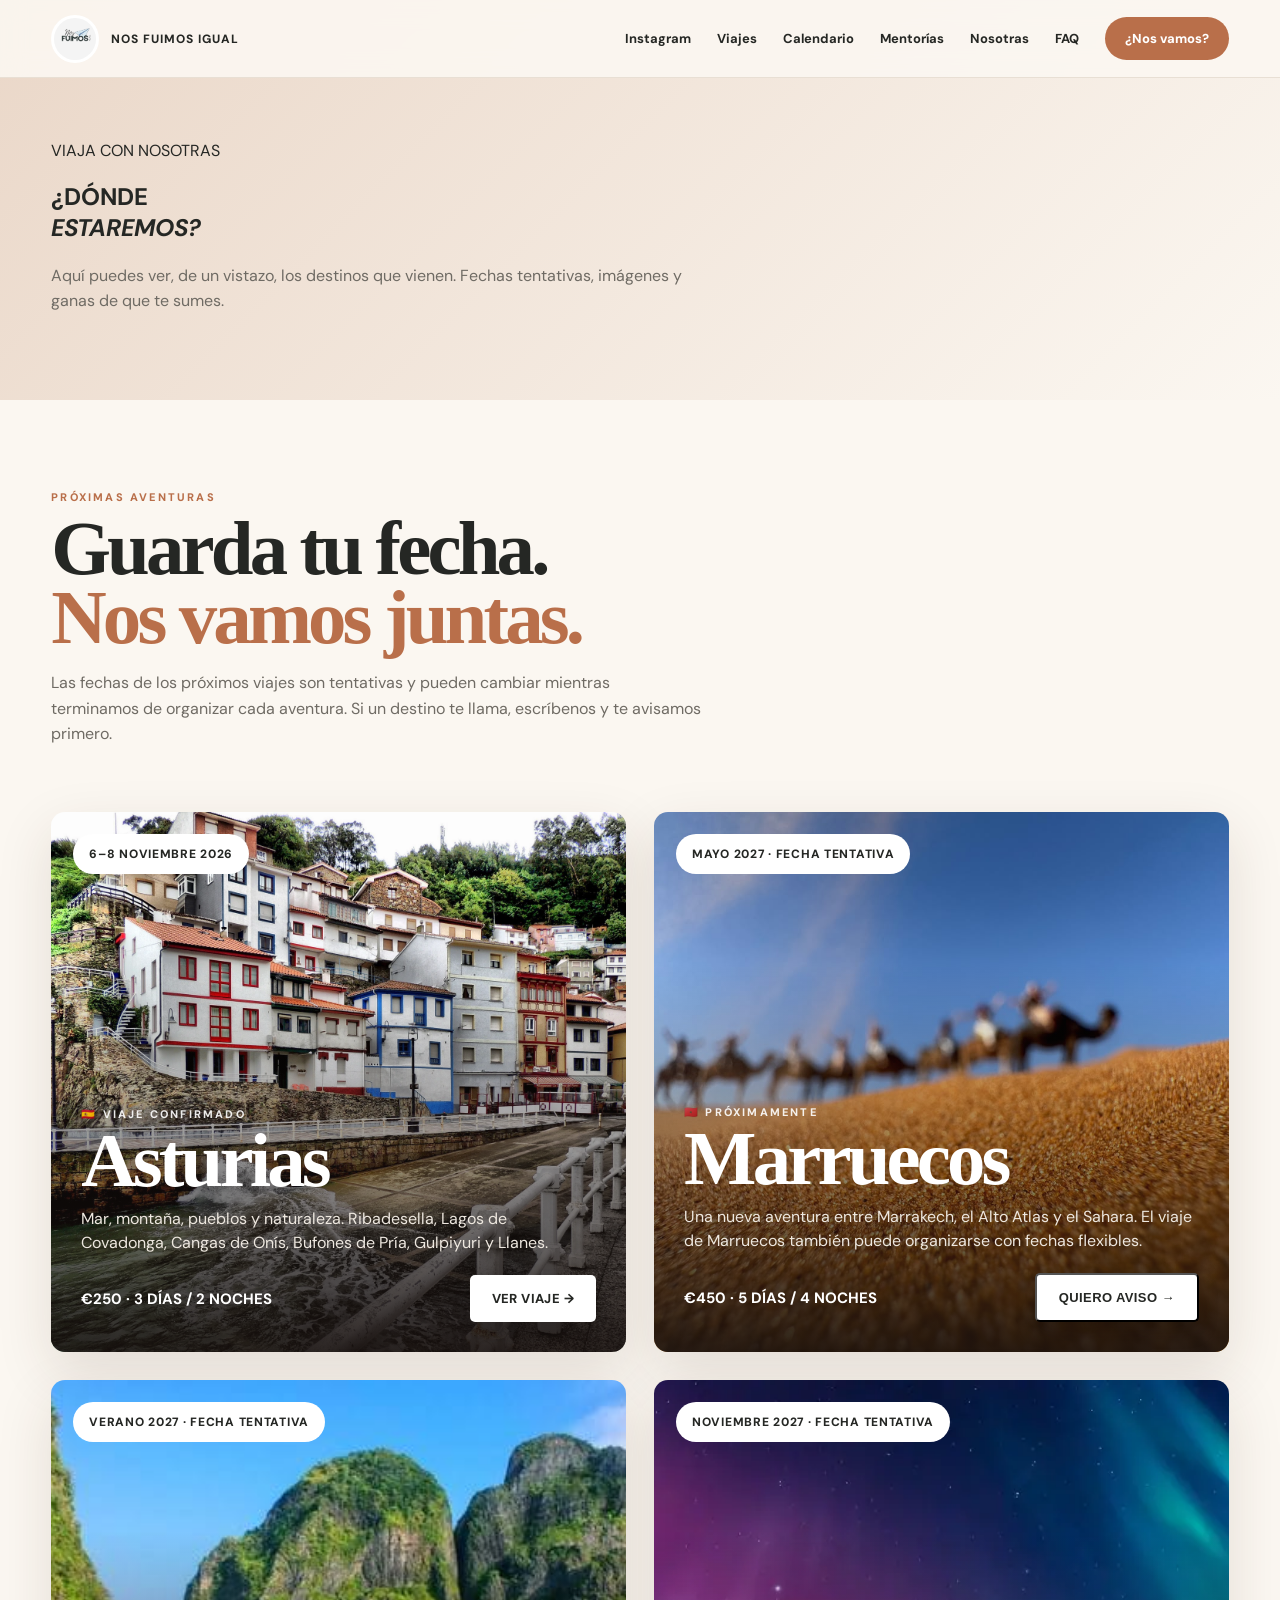
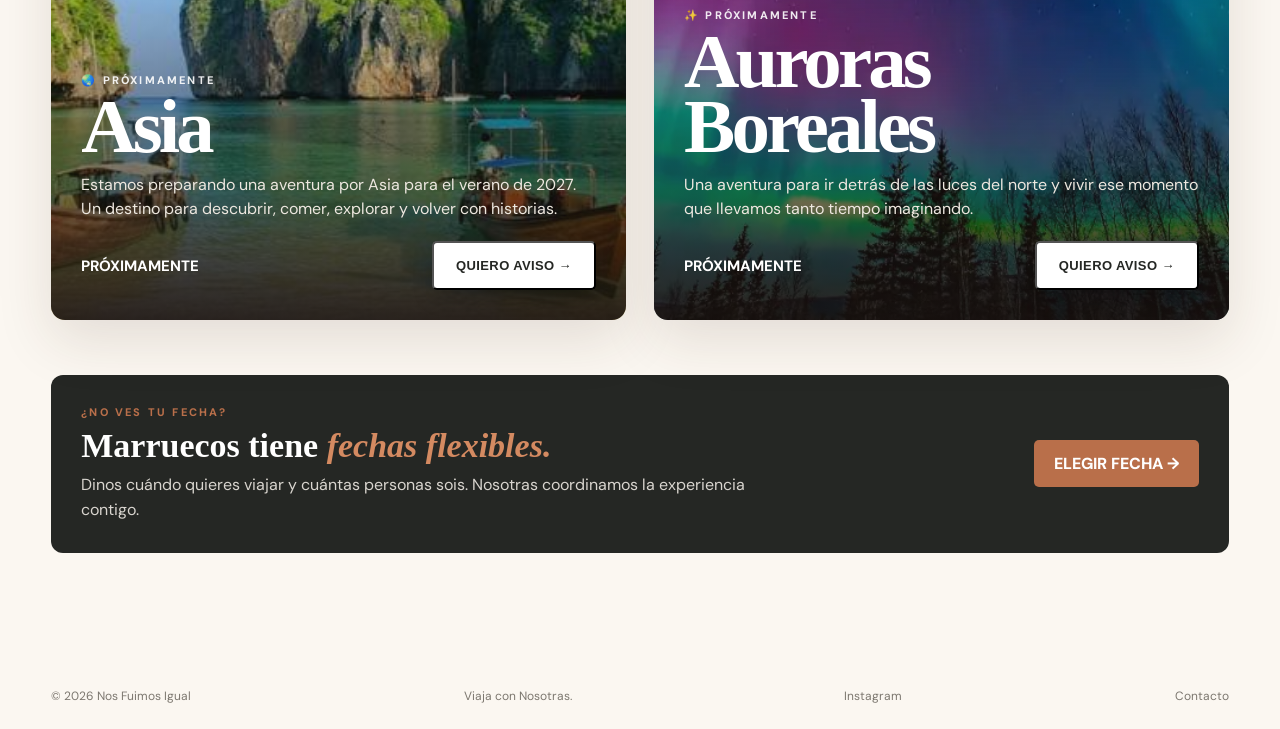
==== commit 374b7bb3: "Rediseña calendario con destinos, fotos y fechas tentativas" ====
--- a/calendario.html
+++ b/calendario.html
@@ -14,102 +14,39 @@
 <a href="viajes.html">Viajes</a><a href="calendario.html">Calendario</a><a href="index.html#mentorias">Mentorías</a><a href="nosotras.html">Nosotras</a><a href="faq.html">FAQ</a><a class="navcta" href="contacto.html">¿Nos vamos?</a>
 </nav>
 </header>
-
 <main>
 <section class="pagehero calendar-hero">
-<div class="wrap">
-<div class="eyebrow">VIAJA CON NOSOTRAS</div>
-<h1>¿DÓNDE<br><em>ESTAREMOS?</em></h1>
-<p class="lead">Un vistazo a las aventuras que ya están en marcha y a los viajes que estamos preparando. Guarda tu favorito y sé de las primeras personas en enterarte.</p>
-</div>
+<div class="wrap"><div class="eyebrow">VIAJA CON NOSOTRAS</div><h1>¿DÓNDE<br><em>ESTAREMOS?</em></h1><p class="lead">Aquí puedes ver, de un vistazo, los destinos que vienen. Fechas tentativas, imágenes y ganas de que te sumes.</p></div>
 </section>
-
 <section class="calendar-section">
 <div class="wrap">
 <div class="calendar-intro">
 <div class="kicker">PRÓXIMAS AVENTURAS</div>
-<h2>Marca el viaje al que<br><em>te quieres apuntar.</em></h2>
-<p class="lead">Algunos viajes tienen fecha cerrada y otros se organizan con <strong>fechas flexibles</strong>. Si ves uno que te llama, escríbenos y te contamos cómo sumarte.</p>
+<h2>Guarda tu fecha.<br><em>Nos vamos juntas.</em></h2>
+<p class="lead">Las fechas de los próximos viajes son tentativas y pueden cambiar mientras terminamos de organizar cada aventura. Si un destino te llama, escríbenos y te avisamos primero.</p>
 </div>
-
-<div class="month-block current">
-<div class="month-title"><span>NOVIEMBRE</span><strong>2026</strong></div>
-<div class="calendar-cards">
-<article class="calendar-trip featured">
-<div class="calendar-trip-photo asturias-calendar"></div>
-<div class="calendar-trip-body">
-<span class="calendar-label">🇪🇸 CUPOS LIMITADOS</span>
-<h3>Asturias</h3>
-<p class="calendar-sub">6–8 noviembre · 3 días / 2 noches</p>
-<p>Ribadesella, Lagos de Covadonga, Cangas de Onís, Bufones de Pría, Gulpiyuri y Llanes.</p>
-<div class="calendar-bottom"><strong>€250 / persona</strong><a class="btn" href="viaje-asturias.html">VER VIAJE →</a></div>
-</div>
+<div class="calendar-showcase">
+<article class="calendar-destination asturias">
+<span class="calendar-date">6–8 NOVIEMBRE 2026</span>
+<div class="calendar-destination-body"><div class="kicker">🇪🇸 VIAJE CONFIRMADO</div><h3>Asturias</h3><p>Mar, montaña, pueblos y naturaleza. Ribadesella, Lagos de Covadonga, Cangas de Onís, Bufones de Pría, Gulpiyuri y Llanes.</p><div class="calendar-actions"><strong>€250 · 3 DÍAS / 2 NOCHES</strong><a class="whitebtn" href="viaje-asturias.html">VER VIAJE →</a></div></div>
 </article>
-
-<article class="calendar-trip">
-<div class="calendar-trip-photo morocco-calendar"></div>
-<div class="calendar-trip-body">
-<span class="calendar-label">🇲🇦 FECHAS FLEXIBLES</span>
-<h3>Marruecos</h3>
-<p class="calendar-sub">5 días / 4 noches · cuando tú quieras</p>
-<p>Marrakech, Alto Atlas, Ait Ben Haddou, Valle del Dades, Sahara, camellos y campamento.</p>
-<div class="calendar-bottom"><strong>€450 / persona</strong><a class="btn" href="viaje-marruecos.html">ELEGIR FECHAS →</a></div>
-</div>
+<article class="calendar-destination morocco">
+<span class="calendar-date">MAYO 2027 · FECHA TENTATIVA</span>
+<div class="calendar-destination-body"><div class="kicker">🇲🇦 PRÓXIMAMENTE</div><h3>Marruecos</h3><p>Una nueva aventura entre Marrakech, el Alto Atlas y el Sahara. El viaje de Marruecos también puede organizarse con fechas flexibles.</p><div class="calendar-actions"><strong>€450 · 5 DÍAS / 4 NOCHES</strong><button class="whitebtn wa" data-wa="Hola Nos Fuimos Igual 👋 Me interesa Marruecos para mayo 2027. Quiero que me avisen cuando estén abiertas las reservas.">QUIERO AVISO →</button></div></div>
+</article>
+<article class="calendar-destination asia">
+<span class="calendar-date">VERANO 2027 · FECHA TENTATIVA</span>
+<div class="calendar-destination-body"><div class="kicker">🌏 PRÓXIMAMENTE</div><h3>Asia</h3><p>Estamos preparando una aventura por Asia para el verano de 2027. Un destino para descubrir, comer, explorar y volver con historias.</p><div class="calendar-actions"><strong>PRÓXIMAMENTE</strong><button class="whitebtn wa" data-wa="Hola Nos Fuimos Igual 👋 Me interesa el viaje a Asia del verano 2027. Quiero que me avisen cuando estén abiertas las reservas.">QUIERO AVISO →</button></div></div>
+</article>
+<article class="calendar-destination aurora">
+<span class="calendar-date">NOVIEMBRE 2027 · FECHA TENTATIVA</span>
+<div class="calendar-destination-body"><div class="kicker">✨ PRÓXIMAMENTE</div><h3>Auroras<br>Boreales</h3><p>Una aventura para ir detrás de las luces del norte y vivir ese momento que llevamos tanto tiempo imaginando.</p><div class="calendar-actions"><strong>PRÓXIMAMENTE</strong><button class="whitebtn wa" data-wa="Hola Nos Fuimos Igual 👋 Me interesa el viaje de Auroras Boreales de noviembre 2027. Quiero que me avisen cuando estén abiertas las reservas.">QUIERO AVISO →</button></div></div>
 </article>
 </div>
-</div>
-
-<div class="month-block">
-<div class="month-title"><span>MAYO</span><strong>2027</strong></div>
-<article class="calendar-trip upcoming">
-<div class="calendar-trip-photo morocco-calendar"></div>
-<div class="calendar-trip-body">
-<span class="calendar-label">🇲🇦 PRÓXIMAMENTE</span>
-<h3>Marruecos · nueva aventura</h3>
-<p class="calendar-sub">Mayo 2027</p>
-<p>Otra oportunidad para descubrir Marruecos con Nosotras. Estamos preparando la próxima experiencia.</p>
-<div class="calendar-bottom"><strong>¿TE APUNTAS?</strong><button class="btn wa" data-wa="Hola Nos Fuimos Igual 👋 Me interesa el viaje a Marruecos de mayo 2027. Quiero que me avisen cuando estén abiertas las reservas.">ME APUNTO →</button></div>
-</div>
-</article>
-</div>
-
-<div class="month-block">
-<div class="month-title"><span>VERANO</span><strong>2027</strong></div>
-<article class="calendar-trip upcoming">
-<div class="calendar-trip-photo asia-calendar"></div>
-<div class="calendar-trip-body">
-<span class="calendar-label">🌏 PRÓXIMAMENTE</span>
-<h3>Asia</h3>
-<p class="calendar-sub">Verano 2027</p>
-<p>Estamos preparando una aventura por Asia para el verano de 2027. Destino en construcción… y ganas de sobra.</p>
-<div class="calendar-bottom"><strong>¿TE AVISAMOS?</strong><button class="btn wa" data-wa="Hola Nos Fuimos Igual 👋 Me interesa el viaje a Asia del verano 2027. Quiero que me avisen cuando estén abiertas las reservas.">QUIERO QUE ME AVISEN →</button></div>
-</div>
-</article>
-</div>
-
-<div class="month-block">
-<div class="month-title"><span>NOVIEMBRE</span><strong>2027</strong></div>
-<article class="calendar-trip upcoming">
-<div class="calendar-trip-photo aurora-calendar"></div>
-<div class="calendar-trip-body">
-<span class="calendar-label">✨ PRÓXIMAMENTE</span>
-<h3>Auroras Boreales</h3>
-<p class="calendar-sub">Noviembre 2027</p>
-<p>Una aventura para ir detrás de las luces del norte. Estamos preparando esta experiencia para quienes sueñan con verla en persona.</p>
-<div class="calendar-bottom"><strong>¿TE APUNTAS?</strong><button class="btn wa" data-wa="Hola Nos Fuimos Igual 👋 Me interesa el viaje de Auroras Boreales de noviembre 2027. Quiero que me avisen cuando estén abiertas las reservas.">ME APUNTO →</button></div>
-</div>
-</article>
-</div>
-
-<div class="calendar-flex">
-<div><div class="kicker">Y SI NO VES TU FECHA…</div><h3>Marruecos tiene <em>fechas flexibles.</em></h3><p>¿Tienes vacaciones en otra semana? Escríbenos, dinos cuándo quieres viajar y vemos contigo la mejor opción.</p></div>
-<a class="btn" href="viaje-marruecos.html">QUIERO ELEGIR FECHA →</a>
-</div>
+<div class="calendar-note"><div><div class="kicker">¿NO VES TU FECHA?</div><h3 style="font-family:Georgia,serif;font-size:34px;margin:8px 0">Marruecos tiene <em style="color:var(--terr2)">fechas flexibles.</em></h3><p>Dinos cuándo quieres viajar y cuántas personas sois. Nosotras coordinamos la experiencia contigo.</p></div><a class="btn" href="viaje-marruecos.html">ELEGIR FECHA →</a></div>
 </div>
 </section>
 </main>
-
 <footer class="footer wrap"><span>© 2026 Nos Fuimos Igual</span><span>Viaja con Nosotras.</span><a href="https://www.instagram.com/nosfuimosigual/" target="_blank" rel="noopener">Instagram</a><a href="contacto.html">Contacto</a></footer>
 <script src="script.js"></script>
-</body>
-</html>+</body></html>
--- a/styles.css
+++ b/styles.css
@@ -1,4 +1,4 @@
-@import url('https://fonts.googleapis.com/css2?family=DM+Sans:wght@400;500;600;700;800&family=Pacifico&display=swap');:root{--cream:#fbf7f1;--paper:#fffdf9;--terr:#b96f4a;--terr2:#d48a61;--ink:#252724;--muted:#6f6b64;--line:#e7ddd0}*{box-sizing:border-box}html{scroll-behavior:smooth}body{margin:0;background:var(--cream);color:var(--ink);font-family:'DM Sans',sans-serif}a{text-decoration:none;color:inherit}img{max-width:100%;display:block}.wrap{width:min(1180px,92vw);margin:auto}.topbar{position:fixed;z-index:50;top:0;left:0;right:0;height:78px;display:flex;align-items:center;justify-content:space-between;padding:0 4vw;background:#fbf7f1e8;backdrop-filter:blur(12px);border-bottom:1px solid #e8dfd4}.brand{display:flex;align-items:center;gap:12px;font-weight:800;letter-spacing:.08em;font-size:12px}.brand img{width:48px;height:48px;object-fit:contain;background:#fff;border-radius:50%;padding:3px}.nav{display:flex;align-items:center;gap:26px;font-size:13px;font-weight:700}.nav a:hover{color:var(--terr)}.navcta,.btn{display:inline-flex;align-items:center;justify-content:center;border:0;border-radius:5px;background:var(--terr);color:#fff;padding:13px 20px;font-weight:800;cursor:pointer}.navcta{border-radius:999px}.hero{padding:125px 0 70px;min-height:100vh;background:linear-gradient(180deg,#f7efe7,#fbf7f1)}.hero-grid{display:grid;grid-template-columns:.92fr 1.08fr;gap:55px;align-items:center}.script{font-family:Pacifico,cursive;font-weight:400}.hero h1{font-size:clamp(64px,9vw,126px);line-height:.88;letter-spacing:-.055em;margin:10px 0 25px}.hero h1 .script{color:var(--terr);font-size:.78em}.hero p{font-size:19px;line-height:1.6;color:var(--muted);max-width:560px}.actions{display:flex;gap:12px;flex-wrap:wrap;margin-top:28px}.btn.alt{background:transparent;color:var(--ink);border:1px solid #bfb5a8}.hero-visual{height:590px;border-radius:48% 48% 18% 18%;overflow:hidden;position:relative;background:linear-gradient(#0000,#0005),url('fotos/Marruecos.jpg') center/cover}.hero-logo{position:absolute;left:24px;top:24px;width:105px;height:105px;background:#fff;border-radius:50%;padding:13px;box-shadow:0 10px 35px #0002}.hero-note{position:absolute;left:28px;bottom:28px;background:#fff;color:var(--ink);padding:18px 20px;border-radius:4px;box-shadow:0 15px 40px #0003}.hero-note strong{display:block;font-family:Georgia,serif;font-size:27px}.stamp{position:absolute;right:25px;bottom:25px;border:1px dashed #fff;color:#fff;border-radius:50%;width:105px;height:105px;display:grid;place-items:center;text-align:center;font-size:11px;font-weight:800;transform:rotate(9deg)}.ticker{background:var(--terr);color:#fff;padding:13px 0;overflow:hidden;white-space:nowrap;font-weight:800;letter-spacing:.12em}.ticker span{margin-right:55px}.section{padding:105px 0}.section-head{display:flex;align-items:end;justify-content:space-between;gap:30px;margin-bottom:38px}.kicker{font-size:11px;font-weight:800;letter-spacing:.2em;color:var(--terr);text-transform:uppercase}.section h2{font-family:Georgia,serif;font-size:clamp(48px,7vw,84px);line-height:.9;letter-spacing:-.05em;margin:10px 0}.section h2 em{color:var(--terr);font-style:normal}.lead{color:var(--muted);line-height:1.6;max-width:650px}.trips{display:grid;grid-template-columns:1.2fr .8fr;gap:18px}.trip-card{min-height:550px;border-radius:8px;overflow:hidden;position:relative;color:#fff;background-size:cover;background-position:center}.trip-card.morocco{background-image:linear-gradient(180deg,#0000 30%,#1c100dcc),url('fotos/Marruecos.jpg')}.trip-card.asturias{background-image:linear-gradient(180deg,#0000 30%,#15251ecc),url('fotos/asturias.webp')}.trip-content{position:absolute;inset:auto 28px 28px}.pill{display:inline-block;padding:8px 12px;border-radius:99px;background:#fff;color:var(--ink);font-size:11px;font-weight:800;margin-bottom:12px}.trip-card h3{font-family:Georgia,serif;font-size:52px;line-height:.88;margin:0 0 12px}.trip-meta{display:flex;justify-content:space-between;align-items:end;gap:15px}.trip-meta span{font-size:14px}.white-btn{background:#fff;color:var(--ink);padding:12px 17px;border-radius:4px;font-weight:800}.postcards{display:grid;grid-template-columns:repeat(3,1fr);gap:30px;align-items:center}.postcard{background:#fff;padding:11px 11px 25px;box-shadow:0 18px 45px #3c2b1b14}.postcard:nth-child(1){transform:rotate(-5deg)}.postcard:nth-child(2){transform:translateY(18px) rotate(2deg)}.postcard:nth-child(3){transform:rotate(6deg)}.postcard img{height:260px;width:100%;object-fit:cover}.postcard p{font-family:Georgia,serif;text-align:center;margin:16px 0 0;font-size:21px}.solo{background:#ead7c8}.solo-grid{display:grid;grid-template-columns:.85fr 1.15fr;gap:55px;align-items:center}.solo-photo{min-height:520px;background:url('fotos/Mentoria11.png') center/cover;border-radius:8px}.quote{font-family:Georgia,serif;font-size:clamp(43px,6vw,72px);line-height:.95}.steps{display:grid;grid-template-columns:repeat(4,1fr);gap:20px;margin-top:40px}.step{border-top:2px solid var(--terr);padding-top:16px}.step b{font-size:13px}.step p{color:var(--muted);line-height:1.5}.about{display:grid;grid-template-columns:1fr 1fr;gap:60px;align-items:center}.about-logo{background:#fff;border-radius:8px;padding:40px;box-shadow:0 20px 50px #3c2b1b0d}.about-logo img{max-width:330px;margin:auto}.contact{background:var(--ink);color:#fff;padding:110px 0;text-align:center}.contact h2{font-family:Georgia,serif;font-size:clamp(62px,9vw,118px);line-height:.8;margin:12px 0 30px}.contact h2 em{color:var(--terr2);font-style:normal}.contact-actions{display:flex;justify-content:center;gap:12px;flex-wrap:wrap}.wa{background:#27ad66}.contact-info{margin-top:25px;color:#d9d5cf}.floatwa{position:fixed;right:20px;bottom:20px;z-index:60;width:60px;height:60px;border-radius:50%;background:#27ad66;color:#fff;display:grid;place-items:center;font-size:25px;box-shadow:0 10px 25px #0003}.footer{padding:25px 0;display:flex;justify-content:space-between;gap:20px;color:#7c776f;font-size:12px}.pagehero{padding:140px 0 70px;background:#ead7c8}.detail{padding:75px 0}.detail-hero{display:grid;grid-template-columns:1.15fr .85fr;gap:40px;align-items:end}.detail-photo{min-height:600px;border-radius:8px;background:center/cover}.detail-photo.morocco{background-image:url('fotos/Marruecos.jpg')}.detail-copy h1{font-family:Georgia,serif;font-size:clamp(60px,8vw,105px);line-height:.84;letter-spacing:-.05em;margin:15px 0}.detail-copy h1 em{color:var(--terr);font-style:normal}.facts{display:grid;grid-template-columns:1fr 1fr;gap:10px;margin:25px 0}.fact{background:#fff;padding:18px;border-left:4px solid var(--terr)}.fact small{display:block;color:var(--terr);font-weight:800;font-size:10px;letter-spacing:.15em;margin-bottom:6px}.pricebox{background:var(--terr);color:#fff;padding:28px;border-radius:4px;margin-top:20px}.pricebox small{letter-spacing:.15em;font-weight:800}.pricebox strong{font-size:62px;display:block;font-family:Georgia,serif}.pricebox span{font-weight:800}.info-list{font-size:18px;line-height:1.8}.info-list li::marker{color:var(--terr)}@media(max-width:850px){.nav{display:none}.hero-grid,.solo-grid,.about,.detail-hero,.trips{grid-template-columns:1fr}.hero{padding-top:105px}.hero-visual{height:430px}.postcards{grid-template-columns:1fr 1fr}.postcard:nth-child(3){display:none}.steps{grid-template-columns:1fr 1fr}.detail-photo{min-height:420px}}@media(max-width:560px){.section{padding:70px 0}.hero h1{font-size:61px}.hero-visual{height:390px}.postcards{grid-template-columns:1fr}.postcard:nth-child(3){display:block}.postcard:nth-child(2){transform:none}.steps{grid-template-columns:1fr}.facts{grid-template-columns:1fr}.footer{flex-direction:column}.trip-card h3{font-size:43px}.contact h2{font-size:65px}}
+@import url('https://fonts.googleapis.com/css2?family=DM+Sans:wght@400;500;600;700;800&family=Pacifico&display=swap');:root{--cream:#fbf7f1;--paper:#fffdf9;--terr:#b96f4a;--terr2:#d48a61;--ink:#252724;--muted:#6f6b64;--line:#e7ddd0}*{box-sizing:border-box}html{scroll-behavior:smooth}body{margin:0;background:var(--cream);color:var(--ink);font-family:'DM Sans',sans-serif}a{text-decoration:none;color:inherit}img{max-width:100%;display:block}.wrap{width:min(1180px,92vw);margin:auto}.topbar{position:fixed;z-index:50;top:0;left:0;right:0;height:78px;display:flex;align-items:center;justify-content:space-between;padding:0 4vw;background:#fbf7f1e8;backdrop-filter:blur(12px);border-bottom:1px solid #e8dfd4}.brand{display:flex;align-items:center;gap:12px;font-weight:800;letter-spacing:.08em;font-size:12px}.brand img{width:48px;height:48px;object-fit:contain;background:#fff;border-radius:50%;padding:3px}.nav{display:flex;align-items:center;gap:26px;font-size:13px;font-weight:700}.nav a:hover{color:var(--terr)}.navcta,.btn{display:inline-flex;align-items:center;justify-content:center;border:0;border-radius:5px;background:var(--terr);color:#fff;padding:13px 20px;font-weight:800;cursor:pointer}.navcta{border-radius:999px}.hero{padding:125px 0 70px;min-height:100vh;background:linear-gradient(180deg,#f7efe7,#fbf7f1)}.hero-grid{display:grid;grid-template-columns:.92fr 1.08fr;gap:55px;align-items:center}.script{font-family:Pacifico,cursive;font-weight:400}.hero h1{font-size:clamp(64px,9vw,126px);line-height:.88;letter-spacing:-.055em;margin:10px 0 25px}.hero h1 .script{color:var(--terr);font-size:.78em}.hero p{font-size:19px;line-height:1.6;color:var(--muted);max-width:560px}.actions{display:flex;gap:12px;flex-wrap:wrap;margin-top:28px}.btn.alt{background:transparent;color:var(--ink);border:1px solid #bfb5a8}.hero-visual{height:590px;border-radius:28px 86px 28px 86px;overflow:hidden;position:relative;background:linear-gradient(#0000,#0005),url('fotos/cayak.webp') center/cover}.hero-logo{position:absolute;left:34px;top:34px;width:92px;height:92px;background:#fff;border-radius:50%;padding:13px;box-shadow:0 10px 35px #0002}.hero-note{position:absolute;left:28px;bottom:28px;background:#fff;color:var(--ink);padding:18px 20px;border-radius:4px;box-shadow:0 15px 40px #0003}.hero-note strong{display:block;font-family:Georgia,serif;font-size:27px}.stamp{position:absolute;right:25px;bottom:25px;border:1px dashed #fff;color:#fff;border-radius:50%;width:105px;height:105px;display:grid;place-items:center;text-align:center;font-size:11px;font-weight:800;transform:rotate(9deg)}.ticker{background:var(--terr);color:#fff;padding:13px 0;overflow:hidden;white-space:nowrap;font-weight:800;letter-spacing:.12em}.ticker span{margin-right:55px}.section{padding:105px 0}.section-head{display:flex;align-items:end;justify-content:space-between;gap:30px;margin-bottom:38px}.kicker{font-size:11px;font-weight:800;letter-spacing:.2em;color:var(--terr);text-transform:uppercase}.section h2{font-family:Georgia,serif;font-size:clamp(48px,7vw,84px);line-height:.9;letter-spacing:-.05em;margin:10px 0}.section h2 em{color:var(--terr);font-style:normal}.lead{color:var(--muted);line-height:1.6;max-width:650px}.trips{display:grid;grid-template-columns:1.2fr .8fr;gap:18px}.trip-card{min-height:550px;border-radius:8px;overflow:hidden;position:relative;color:#fff;background-size:cover;background-position:center}.trip-card.morocco{background-image:linear-gradient(180deg,#0000 30%,#1c100dcc),url('fotos/Marruecos.jpg')}.trip-card.asturias{background-image:linear-gradient(180deg,#0000 30%,#15251ecc),url('fotos/asturias.webp')}.trip-content{position:absolute;inset:auto 28px 28px}.pill{display:inline-block;padding:8px 12px;border-radius:99px;background:#fff;color:var(--ink);font-size:11px;font-weight:800;margin-bottom:12px}.trip-card h3{font-family:Georgia,serif;font-size:52px;line-height:.88;margin:0 0 12px}.trip-meta{display:flex;justify-content:space-between;align-items:end;gap:15px}.trip-meta span{font-size:14px}.white-btn{background:#fff;color:var(--ink);padding:12px 17px;border-radius:4px;font-weight:800}.postcards{display:grid;grid-template-columns:repeat(3,1fr);gap:30px;align-items:center}.postcard{background:#fff;padding:11px 11px 25px;box-shadow:0 18px 45px #3c2b1b14}.postcard:nth-child(1){transform:rotate(-5deg)}.postcard:nth-child(2){transform:translateY(18px) rotate(2deg)}.postcard:nth-child(3){transform:rotate(6deg)}.postcard img{height:260px;width:100%;object-fit:cover}.postcard p{font-family:Georgia,serif;text-align:center;margin:16px 0 0;font-size:21px}.solo{background:#ead7c8}.solo-grid{display:grid;grid-template-columns:.85fr 1.15fr;gap:55px;align-items:center}.solo-photo{min-height:520px;background:url('fotos/Mentoria11.png') center/cover;border-radius:8px}.quote{font-family:Georgia,serif;font-size:clamp(43px,6vw,72px);line-height:.95}.steps{display:grid;grid-template-columns:repeat(4,1fr);gap:20px;margin-top:40px}.step{border-top:2px solid var(--terr);padding-top:16px}.step b{font-size:13px}.step p{color:var(--muted);line-height:1.5}.about{display:grid;grid-template-columns:1fr 1fr;gap:60px;align-items:center}.about-logo{background:#fff;border-radius:8px;padding:40px;box-shadow:0 20px 50px #3c2b1b0d}.about-logo img{max-width:330px;margin:auto}.contact{background:var(--ink);color:#fff;padding:110px 0;text-align:center}.contact h2{font-family:Georgia,serif;font-size:clamp(62px,9vw,118px);line-height:.8;margin:12px 0 30px}.contact h2 em{color:var(--terr2);font-style:normal}.contact-actions{display:flex;justify-content:center;gap:12px;flex-wrap:wrap}.wa{background:#27ad66}.contact-info{margin-top:25px;color:#d9d5cf}.floatwa{position:fixed;right:20px;bottom:20px;z-index:60;width:60px;height:60px;border-radius:50%;background:#27ad66;color:#fff;display:grid;place-items:center;font-size:25px;box-shadow:0 10px 25px #0003}.footer{padding:25px 0;display:flex;justify-content:space-between;gap:20px;color:#7c776f;font-size:12px}.pagehero{padding:140px 0 70px;background:#ead7c8}.detail{padding:75px 0}.detail-hero{display:grid;grid-template-columns:1.15fr .85fr;gap:40px;align-items:end}.detail-photo{min-height:600px;border-radius:8px;background:center/cover}.detail-photo.morocco{background-image:url('fotos/Marruecos.jpg')}.detail-copy h1{font-family:Georgia,serif;font-size:clamp(60px,8vw,105px);line-height:.84;letter-spacing:-.05em;margin:15px 0}.detail-copy h1 em{color:var(--terr);font-style:normal}.facts{display:grid;grid-template-columns:1fr 1fr;gap:10px;margin:25px 0}.fact{background:#fff;padding:18px;border-left:4px solid var(--terr)}.fact small{display:block;color:var(--terr);font-weight:800;font-size:10px;letter-spacing:.15em;margin-bottom:6px}.pricebox{background:var(--terr);color:#fff;padding:28px;border-radius:4px;margin-top:20px}.pricebox small{letter-spacing:.15em;font-weight:800}.pricebox strong{font-size:62px;display:block;font-family:Georgia,serif}.pricebox span{font-weight:800}.info-list{font-size:18px;line-height:1.8}.info-list li::marker{color:var(--terr)}@media(max-width:850px){.nav{display:none}.hero-grid,.solo-grid,.about,.detail-hero,.trips{grid-template-columns:1fr}.hero{padding-top:105px}.hero-visual{height:430px}.postcards{grid-template-columns:1fr 1fr}.postcard:nth-child(3){display:none}.steps{grid-template-columns:1fr 1fr}.detail-photo{min-height:420px}}@media(max-width:560px){.section{padding:70px 0}.hero h1{font-size:61px}.hero-visual{height:390px}.postcards{grid-template-columns:1fr}.postcard:nth-child(3){display:block}.postcard:nth-child(2){transform:none}.steps{grid-template-columns:1fr}.facts{grid-template-columns:1fr}.footer{flex-direction:column}.trip-card h3{font-size:43px}.contact h2{font-size:65px}}
 
 /* Mentorías 1:1 */
 .mentor-box{margin:24px 0;padding:22px;border:1px solid var(--line);background:var(--paper);display:flex;align-items:center;justify-content:space-between;gap:24px;box-shadow:6px 6px 0 rgba(37,39,36,.06)}
@@ -63,3 +63,67 @@
 .info{background:#fff;padding:18px;border-left:4px solid var(--terr);display:flex;flex-direction:column;gap:6px}
 .info b{font-size:10px;letter-spacing:.15em;color:var(--terr)}
 @media(max-width:560px){.info-grid{grid-template-columns:1fr}}
+
+/* Calendario dinámico */
+.calendar-hero{background:linear-gradient(135deg,#ead7c8,#fbf7f1)}
+.calendar-section{padding:90px 0 110px;background:var(--cream)}
+.calendar-intro{max-width:800px;margin-bottom:65px}
+.calendar-intro h2{font-family:Georgia,serif;font-size:clamp(48px,6vw,78px);line-height:.9;letter-spacing:-.05em;margin:10px 0 18px}
+.calendar-intro h2 em,.calendar-flex h3 em{color:var(--terr);font-style:normal}
+.month-block{margin:0 0 72px}
+.month-title{display:flex;align-items:baseline;gap:14px;border-bottom:2px solid var(--ink);padding-bottom:12px;margin-bottom:22px}
+.month-title span{font-family:Georgia,serif;font-size:clamp(35px,5vw,58px);line-height:1}
+.month-title strong{font-size:15px;letter-spacing:.16em;color:var(--terr)}
+.calendar-cards{display:grid;grid-template-columns:1fr 1fr;gap:22px}
+.calendar-trip{background:var(--paper);border:1px solid var(--line);border-radius:12px;overflow:hidden;display:grid;grid-template-columns:180px 1fr;min-height:280px;box-shadow:0 14px 35px #3c2b1b12}
+.calendar-trip.upcoming{grid-template-columns:280px 1fr}
+.calendar-trip-photo{background:center/cover;min-height:100%}
+.asturias-calendar{background-image:url('fotos/asturias.webp')}
+.morocco-calendar{background-image:url('fotos/Marruecos.jpg')}
+ .asia-calendar{background-image:linear-gradient(135deg,#17334a,#7a6b92,#d48a61)}
+ .aurora-calendar{background-image:linear-gradient(135deg,#102c3d,#355c66,#8d7390)}
+.calendar-trip-body{padding:25px;display:flex;flex-direction:column}
+.calendar-label{font-size:10px;font-weight:800;letter-spacing:.14em;color:var(--terr)}
+.calendar-trip h3{font-family:Georgia,serif;font-size:34px;line-height:1;margin:8px 0}
+.calendar-sub{font-weight:800;margin:0 0 12px}
+.calendar-trip-body>p:not(.calendar-sub){color:var(--muted);line-height:1.55;margin:0 0 18px}
+.calendar-bottom{display:flex;align-items:center;justify-content:space-between;gap:12px;margin-top:auto}
+.calendar-bottom strong{font-size:14px}
+.calendar-flex{display:flex;align-items:center;justify-content:space-between;gap:30px;background:var(--ink);color:#fff;padding:32px;border-radius:12px}
+.calendar-flex h3{font-family:Georgia,serif;font-size:36px;margin:7px 0}
+.calendar-flex p{color:#d9d5cf;max-width:700px;line-height:1.55;margin:0}
+@media(max-width:850px){.calendar-cards{grid-template-columns:1fr}.calendar-trip,.calendar-trip.upcoming{grid-template-columns:1fr}.calendar-trip-photo{min-height:220px}.calendar-flex{flex-direction:column;align-items:flex-start}}
+@media(max-width:560px){.calendar-section{padding:65px 0 80px}.month-block{margin-bottom:55px}.calendar-bottom{align-items:flex-start;flex-direction:column}.calendar-flex{padding:25px}}
+
+.mentorias{padding-top:80px;padding-bottom:80px}.mentorias .solo-grid{display:grid;grid-template-columns:1fr 1fr;gap:60px;align-items:center}@media(max-width:760px){.mentorias .solo-grid{grid-template-columns:1fr;gap:35px}}
+
+/* Hero principal: foto kayak + logo sin recorte */
+.hero-logo{object-fit:contain}
+
+/* Calendario visual */
+.calendar-showcase{display:grid;grid-template-columns:1fr 1fr;gap:28px}
+.calendar-destination{position:relative;min-height:540px;border-radius:14px;overflow:hidden;color:#fff;background-size:cover;background-position:center;box-shadow:0 20px 55px #3c2b1b20}
+.calendar-destination::after{content:"";position:absolute;inset:0;background:linear-gradient(180deg,#0000 28%,#17100ee8 100%)}
+.calendar-destination.asturias{background-image:url('fotos/asturias.webp')}
+.calendar-destination.morocco{background-image:url('fotos/Marruecos-desierto.jpeg')}
+.calendar-destination.asia{background-image:url('fotos/Asia.jpg')}
+.calendar-destination.aurora{background-image:url('fotos/Auroras.webp')}
+.calendar-destination .calendar-date{position:absolute;z-index:2;top:22px;left:22px;background:#fff;color:var(--ink);padding:12px 16px;border-radius:999px;font-size:12px;font-weight:800;letter-spacing:.06em}
+.calendar-destination .calendar-destination-body{position:absolute;z-index:2;left:30px;right:30px;bottom:30px}
+.calendar-destination .calendar-destination-body .kicker{color:#fff;opacity:.9}
+.calendar-destination h3{font-family:Georgia,serif;font-size:clamp(52px,6vw,82px);line-height:.84;letter-spacing:-.05em;margin:8px 0 14px}
+.calendar-destination p{max-width:570px;line-height:1.5;margin:0 0 20px;color:#eee8e0}
+.calendar-destination .calendar-actions{display:flex;align-items:center;justify-content:space-between;gap:18px}
+.calendar-destination .calendar-actions strong{font-size:15px}
+.calendar-note{margin-top:55px;padding:30px;background:var(--ink);color:#fff;border-radius:12px;display:flex;align-items:center;justify-content:space-between;gap:25px}
+.calendar-note p{color:#d9d5cf;max-width:700px;margin:8px 0 0;line-height:1.55}
+@media(max-width:850px){.calendar-showcase{grid-template-columns:1fr}.calendar-destination{min-height:500px}.calendar-note{flex-direction:column;align-items:flex-start}}
+@media(max-width:560px){.calendar-destination{min-height:450px}.calendar-destination h3{font-size:48px}.calendar-destination .calendar-destination-body{left:22px;right:22px;bottom:22px}}
+
+/* Nosotras: fotos reales de Joha y Steff */
+.team-gallery{display:grid;grid-template-columns:1.15fr .85fr;gap:18px;margin-top:35px}
+.team-gallery .team-main{min-height:560px;background:center/cover;border-radius:12px}
+.team-gallery .team-side{display:grid;grid-template-rows:1fr 1fr;gap:18px}
+.team-gallery .team-side div{min-height:270px;background:center/cover;border-radius:12px}
+.team-caption{margin-top:16px;color:var(--muted);font-size:14px}
+@media(max-width:760px){.team-gallery{grid-template-columns:1fr}.team-gallery .team-side{grid-template-columns:1fr 1fr;grid-template-rows:1fr}.team-gallery .team-side div{min-height:230px}}
